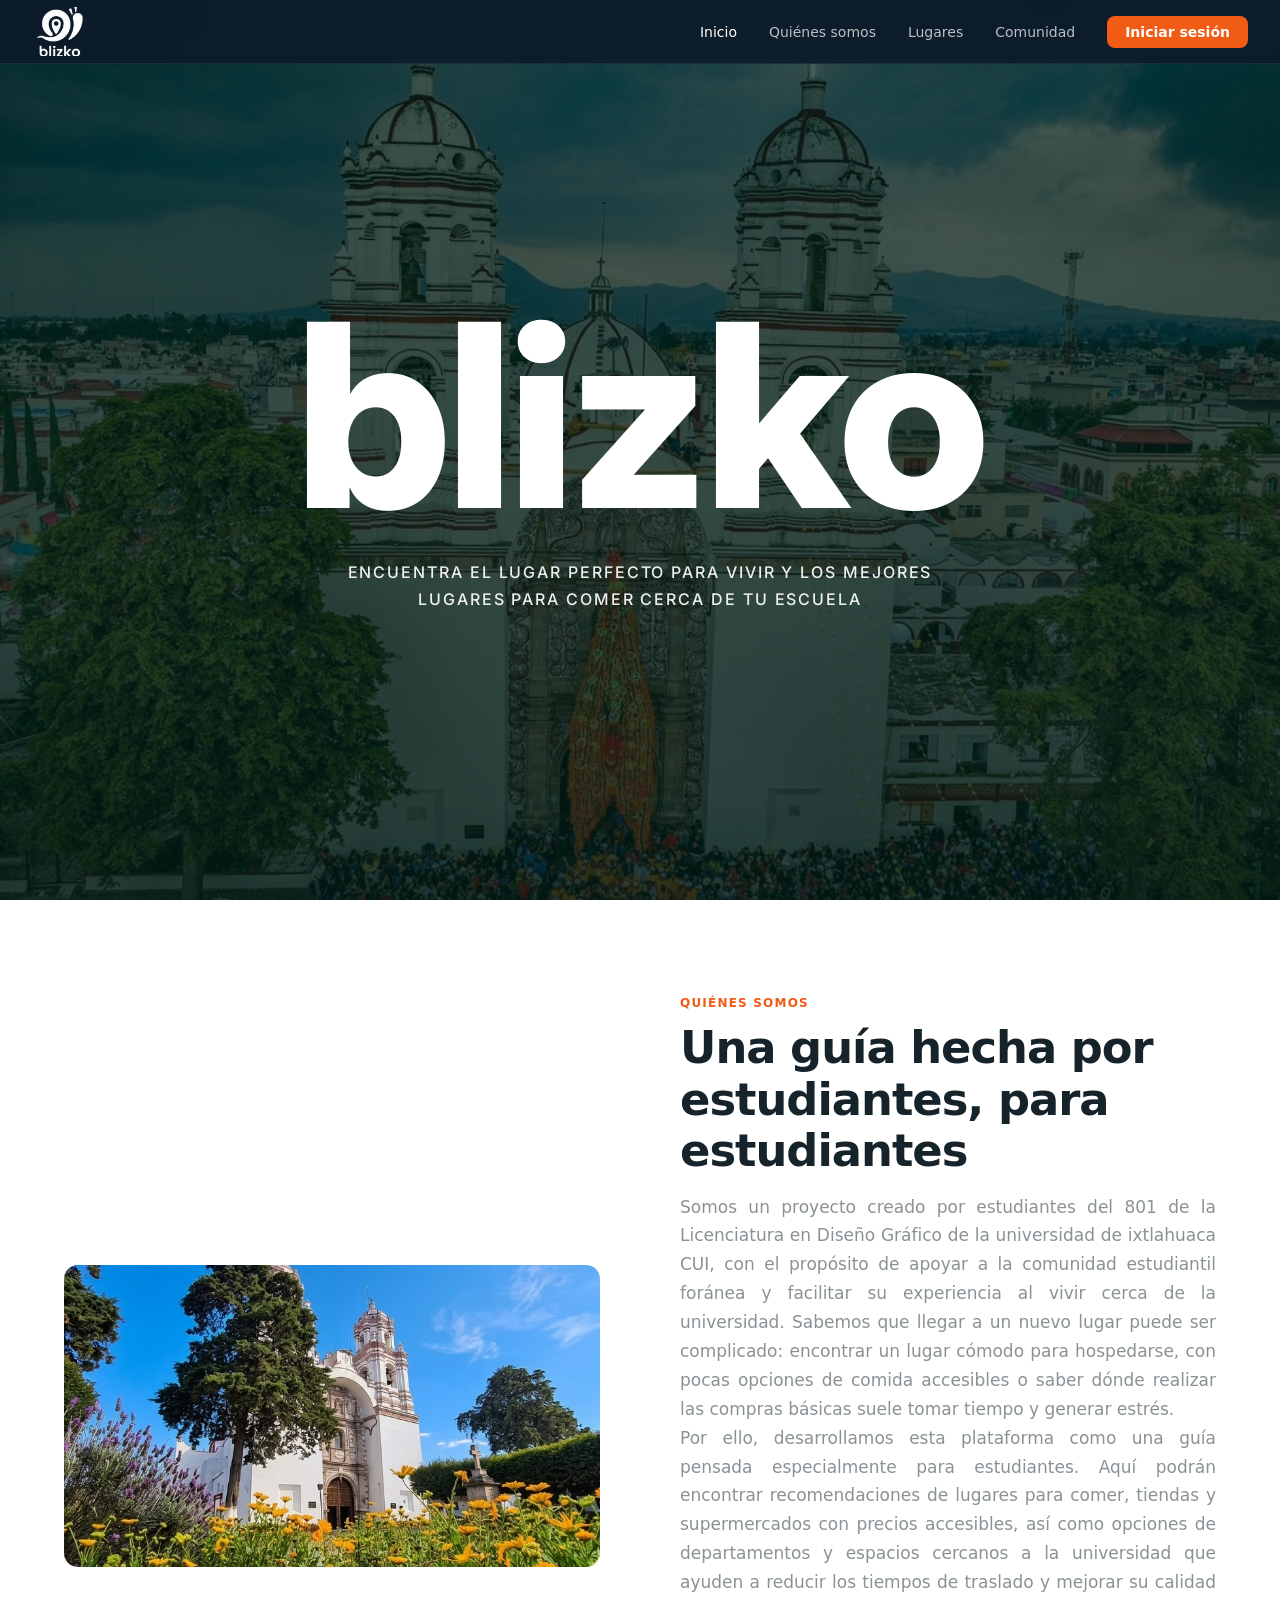
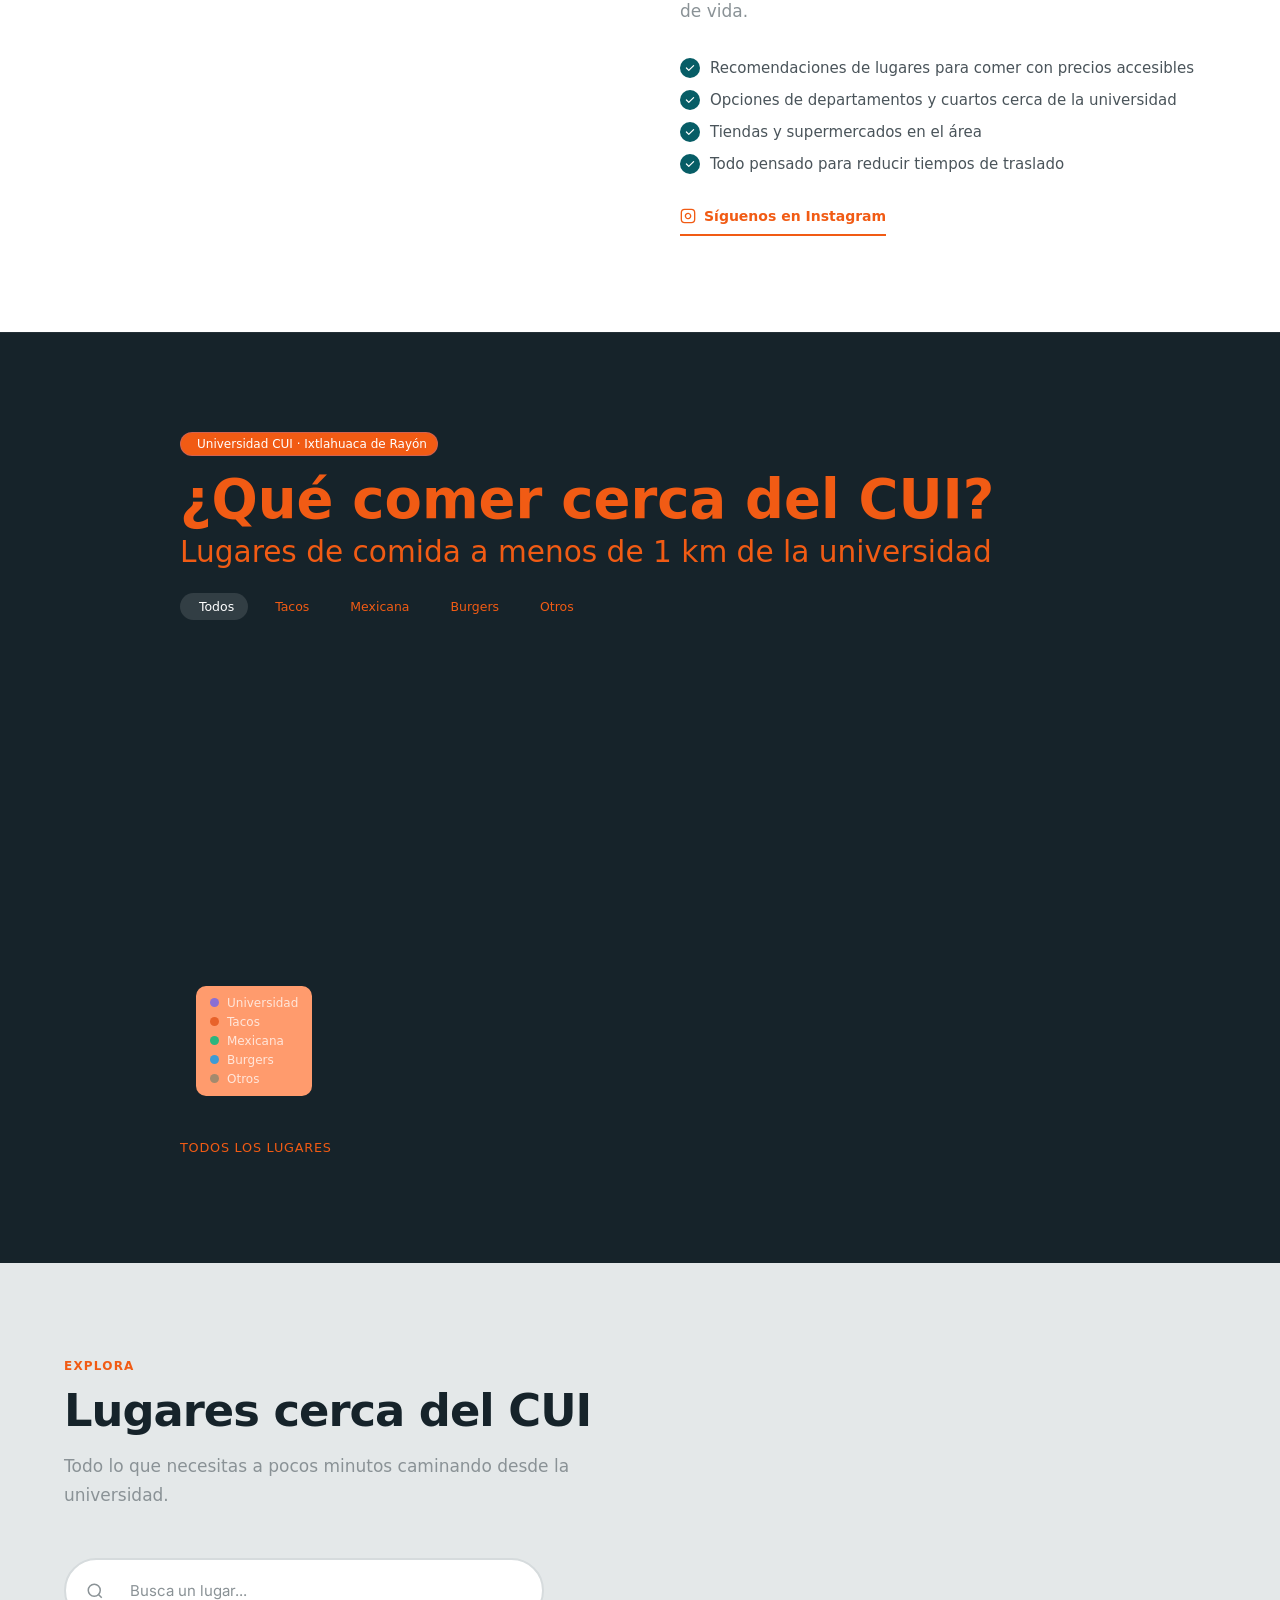
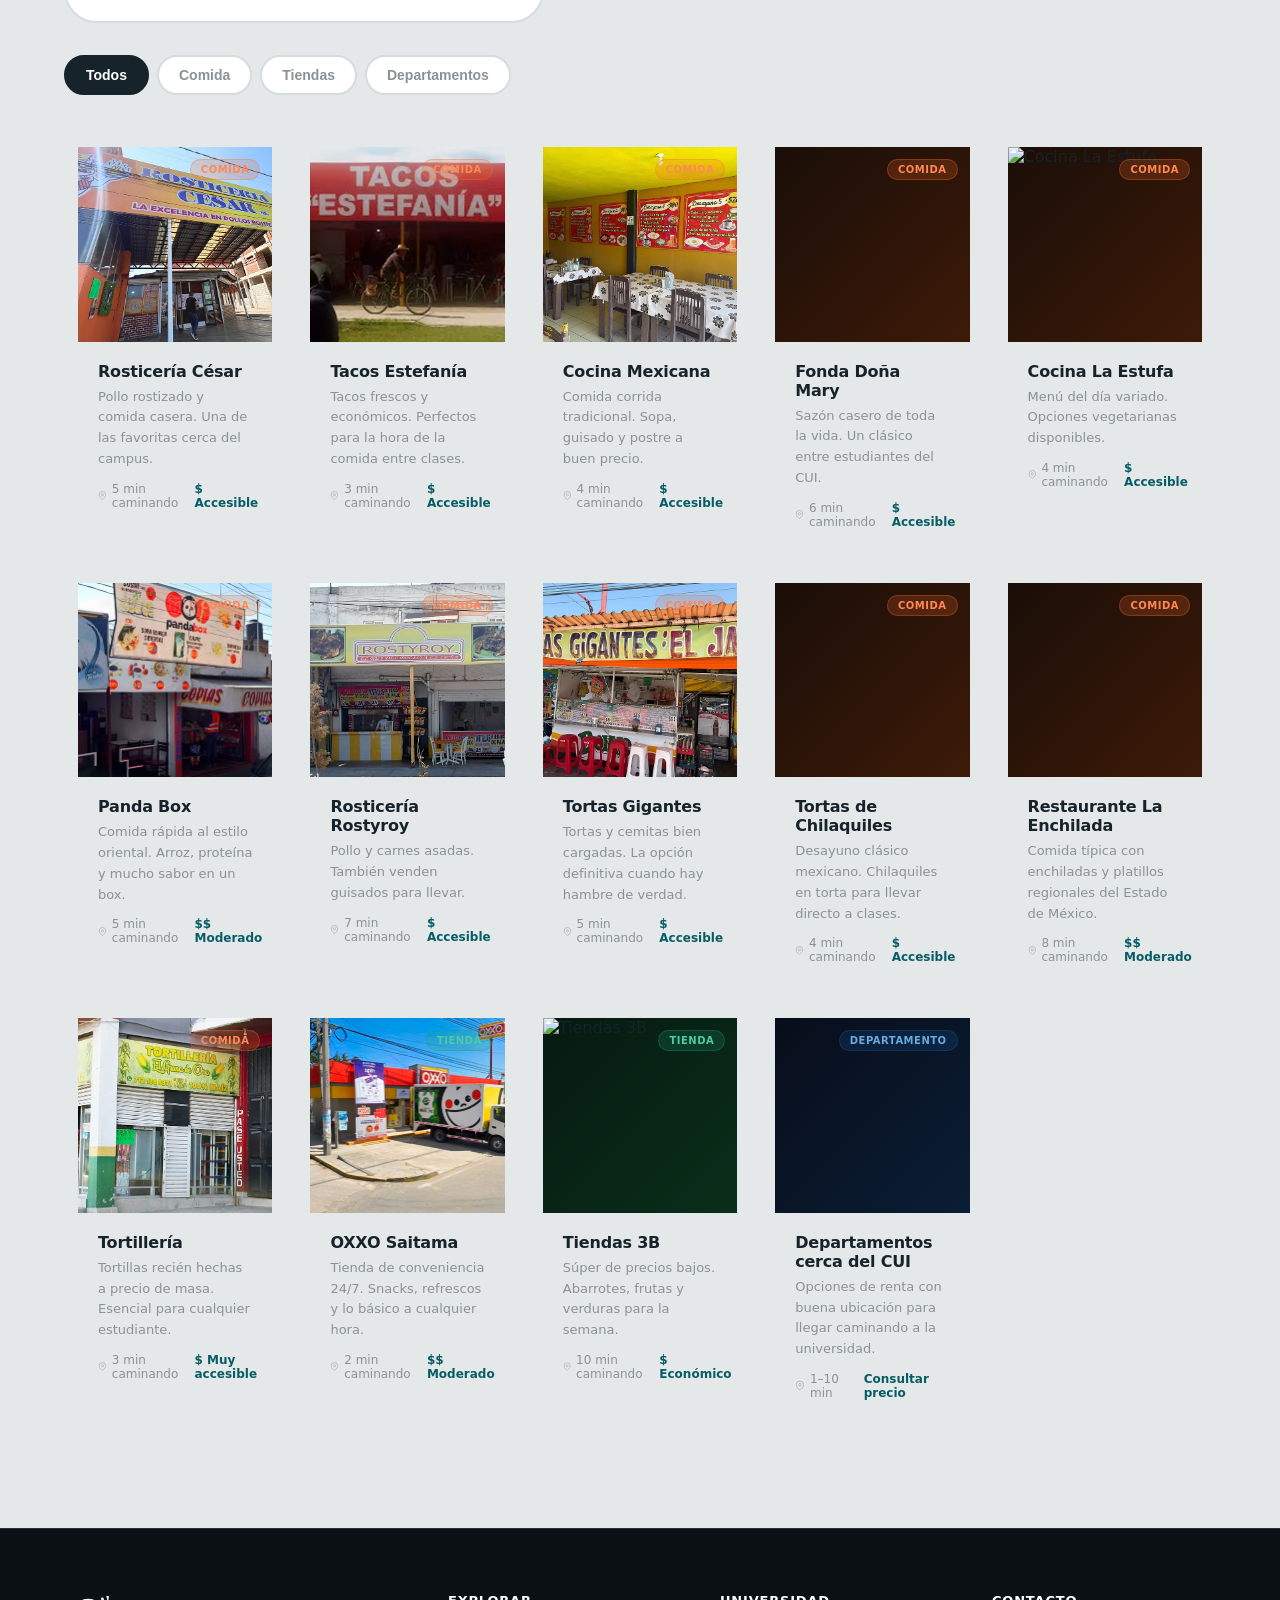
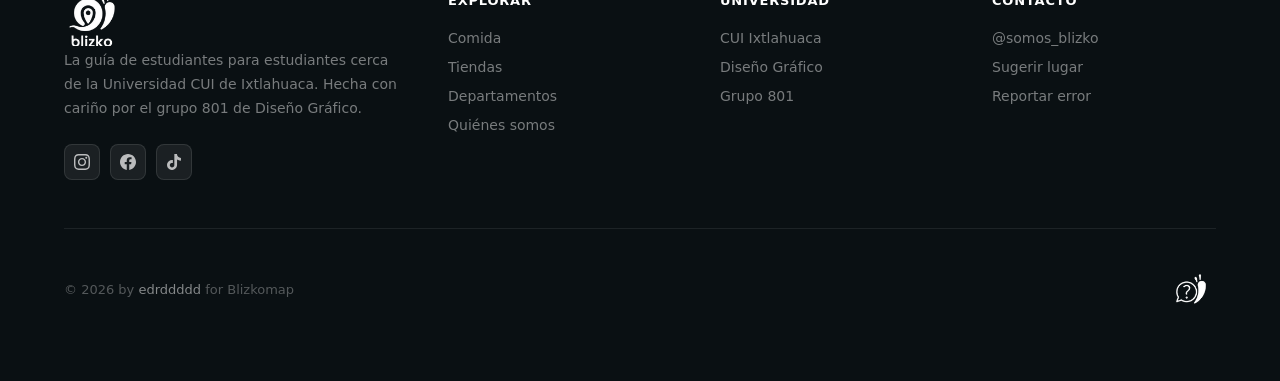
==== index.html @ 0395e299 "15 06 2026" ====
<!DOCTYPE html>
<html lang="es">
<head>
<meta charset="UTF-8">
<meta name="viewport" content="width=device-width, initial-scale=1.0">
<title>Inicio | Blizkomap</title>
<link href="https://fonts.googleapis.com/css2?family=Inter:wght@400;500;600;700;800;900&display=swap" rel="stylesheet">
<style id="shared"></style>
<script src="js/blizko.js"></script>
<script src="js/supabase-db.js"></script>
<link rel="stylesheet" href="css/style.css">
<link rel="stylesheet" href="https://unpkg.com/leaflet@1.9.4/dist/leaflet.css" />
<link rel="stylesheet" href="https://cdn.jsdelivr.net/npm/@tabler/icons-webfont@2.47.0/tabler-icons.min.css" />
<script src="https://unpkg.com/leaflet@1.9.4/dist/leaflet.js"></script>
<link rel="stylesheet" href="https://unpkg.com/leaflet@1.9.4/dist/leaflet.css" />
<link rel="stylesheet" href="https://cdn.jsdelivr.net/npm/@tabler/icons-webfont@2.47.0/tabler-icons.min.css" />
<link rel="stylesheet" href="css/mapa.css" />
</head>
<body>


<div id="headerMount"></div>


<section class="b12-section">
  <picture>
    <source media="(max-width: 768px)" srcset="media/ixlt.jpeg" type="image/avif">
    <source media="(min-width: 769px)" srcset="media/ixlt.jpeg" type="image/avif">
    <img src="media/ixlt.jpeg" alt="Vista de Ixtlahuaca" class="b12">
  </picture>

  <div class="hero-overlay"></div>

  <div class="hero-content">
    <h1 class="hero-titulo">blizko</h1>
    <p class="hero-sub">ENCUENTRA EL LUGAR PERFECTO PARA VIVIR Y LOS MEJORES<br>LUGARES PARA COMER CERCA DE TU ESCUELA</p>
  </div>
</section>

<section class="about" id="about">
  <div class="about-image">
    <img src="media/qns.avif" alt="Equipo de Blizkomap">
  </div>
  <div class="about-content">
    <div class="section-eyebrow">Quiénes somos</div>
    <h2 class="section-title">Una guía hecha por estudiantes, para estudiantes</h2>
    <p class="section-desc">
      Somos un proyecto creado por estudiantes del 801 de la Licenciatura en Diseño Gráfico de la universidad de ixtlahuaca CUI,  con el propósito de apoyar a la comunidad estudiantil foránea y facilitar su experiencia al vivir cerca de la universidad. Sabemos que llegar a un nuevo lugar puede ser complicado: encontrar un lugar cómodo para hospedarse, con pocas opciones de comida accesibles o saber dónde realizar las compras básicas suele tomar tiempo y generar estrés.
<br>
Por ello, desarrollamos esta plataforma como una guía pensada especialmente para estudiantes. Aquí podrán encontrar recomendaciones de lugares para comer, tiendas y supermercados con precios accesibles, así como opciones de departamentos y espacios cercanos a la universidad que ayuden a reducir los tiempos de traslado y mejorar su calidad de vida.
    </p>
    <ul class="about-list">
      <li>Recomendaciones de lugares para comer con precios accesibles</li>
      <li>Opciones de departamentos y cuartos cerca de la universidad</li>
      <li>Tiendas y supermercados en el área</li>
      <li>Todo pensado para reducir tiempos de traslado</li>
    </ul>
    <a href="https://www.instagram.com/somos_blizko/" target="_blank" class="instagram-link">
      <svg width="16" height="16" viewBox="0 0 24 24" fill="none" stroke="currentColor" stroke-width="2"><rect x="2" y="2" width="20" height="20" rx="5" ry="5"/><path d="M16 11.37A4 4 0 1 1 12.63 8 4 4 0 0 1 16 11.37z"/><line x1="17.5" y1="6.5" x2="17.51" y2="6.5"/></svg>
      Síguenos en Instagram
    </a>
  </div>
</section>

 <section class="hero">
<div class="wrapper">

  <div class="header">
    <div class="cui-badge">
      <i class="ti ti-school"></i> Universidad CUI · Ixtlahuaca de Rayón
    </div>
    <h1>¿Qué comer cerca del CUI?</h1>
    <p>Lugares de comida a menos de 1 km de la universidad</p>
  </div>

  <div class="filter-bar">
    <button class="filter-btn active" data-cat="all"><i class="ti ti-layout-grid"></i> Todos</button>
    <button class="filter-btn" data-cat="tacos"><i class="ti ti-tools-kitchen-2"></i> Tacos</button>
    <button class="filter-btn" data-cat="mexicana"><i class="ti ti-salad"></i> Mexicana</button>
    <button class="filter-btn" data-cat="burgers"><i class="ti ti-meat"></i> Burgers</button>
    <button class="filter-btn" data-cat="otros"><i class="ti ti-bowl"></i> Otros</button>
  </div>

  <div class="map-shell">
    <div id="map"></div>
    <div class="map-legend">
      <div class="legend-item"><div class="legend-dot" style="background:#8B6FD4"></div>Universidad</div>
      <div class="legend-item"><div class="legend-dot" style="background:#E8622A"></div>Tacos</div>
      <div class="legend-item"><div class="legend-dot" style="background:#2BB57E"></div>Mexicana</div>
      <div class="legend-item"><div class="legend-dot" style="background:#3E9BD5"></div>Burgers</div>
      <div class="legend-item"><div class="legend-dot" style="background:#a38a6e"></div>Otros</div>
    </div>
  </div>

<p class="cards-title">Todos los lugares</p>
<div class="cards-grid" id="cards"></div>


</div>
 </section>



<section class="places" id="places">
  <div class="section-header">
    <div class="section-header-left">
      <div class="section-eyebrow">Explora</div>
      <h2 class="section-title">Lugares cerca del CUI</h2>
      <p class="section-desc">Todo lo que necesitas a pocos minutos caminando desde la universidad.</p>
    </div>
  </div>

  <div class="search-bar">
    <svg viewBox="0 0 24 24" fill="none" stroke="currentColor" stroke-width="2"><circle cx="11" cy="11" r="8"/><line x1="21" y1="21" x2="16.65" y2="16.65"/></svg>
    <input type="text" placeholder="Busca un lugar..." oninput="filterCards(this.value)" />
  </div>

  <div class="tabs">
    <button class="tab-btn active" onclick="showTab('all', this)">Todos</button>
    <button class="tab-btn" onclick="showTab('food', this)">Comida</button>
    <button class="tab-btn" onclick="showTab('store', this)">Tiendas</button>
    <button class="tab-btn" onclick="showTab('dept', this)">Departamentos</button>
  </div>

  <div class="cards-grid" id="cardsGrid">

    <a href="#" class="place-card" data-cat="food" data-name="rosticería césar">
      <div class="card-image food">
        <img src="media/comida/rosticeria cesar.avif" alt="Rosticería César">
        <span class="card-tag tag-food">Comida</span>
      </div>
      <div class="card-body">
        <div class="card-title">Rosticería César</div>
        <div class="card-desc">Pollo rostizado y comida casera. Una de las favoritas cerca del campus.</div>
        <div class="card-meta">
          <span class="card-dist"><svg viewBox="0 0 24 24" fill="none" stroke="currentColor" stroke-width="2"><path d="M21 10c0 7-9 13-9 13s-9-6-9-13a9 9 0 0 1 18 0z"/><circle cx="12" cy="10" r="3"/></svg>5 min caminando</span>
          <span class="card-price">$ Accesible</span>
        </div>
      </div>
    </a>

    <a href="#" class="place-card" data-cat="food" data-name="tacos estefanía">
      <div class="card-image food">
        <img src="media/comida/tacos fani.avif" alt="Tacos Estefanía">
        <span class="card-tag tag-food">Comida</span>
      </div>
      <div class="card-body">
        <div class="card-title">Tacos Estefanía</div>
        <div class="card-desc">Tacos frescos y económicos. Perfectos para la hora de la comida entre clases.</div>
        <div class="card-meta">
          <span class="card-dist"><svg viewBox="0 0 24 24" fill="none" stroke="currentColor" stroke-width="2"><path d="M21 10c0 7-9 13-9 13s-9-6-9-13a9 9 0 0 1 18 0z"/><circle cx="12" cy="10" r="3"/></svg>3 min caminando</span>
          <span class="card-price">$ Accesible</span>
        </div>
      </div>
    </a>

    <a href="#" class="place-card" data-cat="food" data-name="cocina mexicana">
      <div class="card-image food">
        <img src="media/comida/cocina mexicana.avif" alt="Cocina Mexicana">
        <span class="card-tag tag-food">Comida</span>
      </div>
      <div class="card-body">
        <div class="card-title">Cocina Mexicana</div>
        <div class="card-desc">Comida corrida tradicional. Sopa, guisado y postre a buen precio.</div>
        <div class="card-meta">
          <span class="card-dist"><svg viewBox="0 0 24 24" fill="none" stroke="currentColor" stroke-width="2"><path d="M21 10c0 7-9 13-9 13s-9-6-9-13a9 9 0 0 1 18 0z"/><circle cx="12" cy="10" r="3"/></svg>4 min caminando</span>
          <span class="card-price">$ Accesible</span>
        </div>
      </div>
    </a>

    <a href="#" class="place-card" data-cat="food" data-name="fonda doña mary">
      <div class="card-image food">
        <span class="card-image-icon"></span>
        <span class="card-tag tag-food">Comida</span>
      </div>
      <div class="card-body">
        <div class="card-title">Fonda Doña Mary</div>
        <div class="card-desc">Sazón casero de toda la vida. Un clásico entre estudiantes del CUI.</div>
        <div class="card-meta">
          <span class="card-dist"><svg viewBox="0 0 24 24" fill="none" stroke="currentColor" stroke-width="2"><path d="M21 10c0 7-9 13-9 13s-9-6-9-13a9 9 0 0 1 18 0z"/><circle cx="12" cy="10" r="3"/></svg>6 min caminando</span>
          <span class="card-price">$ Accesible</span>
        </div>
      </div>
    </a>

    <a href="#" class="place-card" data-cat="food" data-name="cocina la estufa">
      <div class="card-image food">
        <IMG src="media/comida/la cosina.jpg" alt="Cocina La Estufa">
        <span class="card-tag tag-food">Comida</span>
      </div>
      <div class="card-body">
        <div class="card-title">Cocina La Estufa</div>
        <div class="card-desc">Menú del día variado. Opciones vegetarianas disponibles.</div>
        <div class="card-meta">
          <span class="card-dist"><svg viewBox="0 0 24 24" fill="none" stroke="currentColor" stroke-width="2"><path d="M21 10c0 7-9 13-9 13s-9-6-9-13a9 9 0 0 1 18 0z"/><circle cx="12" cy="10" r="3"/></svg>4 min caminando</span>
          <span class="card-price">$ Accesible</span>
        </div>
      </div>
    </a>

    <a href="#" class="place-card" data-cat="food" data-name="panda box">
      <div class="card-image food">
        <img src="media/comida/PandaBox.jpg" alt="Panda Box">
        <span class="card-tag tag-food">Comida</span>
      </div>
      <div class="card-body">
        <div class="card-title">Panda Box</div>
        <div class="card-desc">Comida rápida al estilo oriental. Arroz, proteína y mucho sabor en un box.</div>
        <div class="card-meta">
          <span class="card-dist"><svg viewBox="0 0 24 24" fill="none" stroke="currentColor" stroke-width="2"><path d="M21 10c0 7-9 13-9 13s-9-6-9-13a9 9 0 0 1 18 0z"/><circle cx="12" cy="10" r="3"/></svg>5 min caminando</span>
          <span class="card-price">$$ Moderado</span>
        </div>
      </div>
    </a>

    <a href="#" class="place-card" data-cat="food" data-name="rosticería rostyroy">
      <div class="card-image food">
        <img src="media/comida/Rosticeria Rostyroy.avif" alt="Rosticería Rostyroy">
        <span class="card-tag tag-food">Comida</span>
      </div>
      <div class="card-body">
        <div class="card-title">Rosticería Rostyroy</div>
        <div class="card-desc">Pollo y carnes asadas. También venden guisados para llevar.</div>
        <div class="card-meta">
          <span class="card-dist"><svg viewBox="0 0 24 24" fill="none" stroke="currentColor" stroke-width="2"><path d="M21 10c0 7-9 13-9 13s-9-6-9-13a9 9 0 0 1 18 0z"/><circle cx="12" cy="10" r="3"/></svg>7 min caminando</span>
          <span class="card-price">$ Accesible</span>
        </div>
      </div>
    </a>

    <a href="#" class="place-card" data-cat="food" data-name="tortas gigantes">
      <div class="card-image food">
        <img src="media/comida/Tortas GIGANTES.avif" alt="Tortas Gigantes">
        <span class="card-tag tag-food">Comida</span>
      </div>
      <div class="card-body">
        <div class="card-title">Tortas Gigantes</div>
        <div class="card-desc">Tortas y cemitas bien cargadas. La opción definitiva cuando hay hambre de verdad.</div>
        <div class="card-meta">
          <span class="card-dist"><svg viewBox="0 0 24 24" fill="none" stroke="currentColor" stroke-width="2"><path d="M21 10c0 7-9 13-9 13s-9-6-9-13a9 9 0 0 1 18 0z"/><circle cx="12" cy="10" r="3"/></svg>5 min caminando</span>
          <span class="card-price">$ Accesible</span>
        </div>
      </div>
    </a>

    <a href="#" class="place-card" data-cat="food" data-name="tortas de chilaquiles">
      <div class="card-image food">
        <span class="card-image-icon"></span>
        <span class="card-tag tag-food">Comida</span>
      </div>
      <div class="card-body">
        <div class="card-title">Tortas de Chilaquiles</div>
        <div class="card-desc">Desayuno clásico mexicano. Chilaquiles en torta para llevar directo a clases.</div>
        <div class="card-meta">
          <span class="card-dist"><svg viewBox="0 0 24 24" fill="none" stroke="currentColor" stroke-width="2"><path d="M21 10c0 7-9 13-9 13s-9-6-9-13a9 9 0 0 1 18 0z"/><circle cx="12" cy="10" r="3"/></svg>4 min caminando</span>
          <span class="card-price">$ Accesible</span>
        </div>
      </div>
    </a>

    <a href="#" class="place-card" data-cat="food" data-name="restaurante la enchilada">
      <div class="card-image food">
        <span class="card-image-icon"></span>
        <span class="card-tag tag-food">Comida</span>
      </div>
      <div class="card-body">
        <div class="card-title">Restaurante La Enchilada</div>
        <div class="card-desc">Comida típica con enchiladas y platillos regionales del Estado de México.</div>
        <div class="card-meta">
          <span class="card-dist"><svg viewBox="0 0 24 24" fill="none" stroke="currentColor" stroke-width="2"><path d="M21 10c0 7-9 13-9 13s-9-6-9-13a9 9 0 0 1 18 0z"/><circle cx="12" cy="10" r="3"/></svg>8 min caminando</span>
          <span class="card-price">$$ Moderado</span>
        </div>
      </div>
    </a>

    <a href="#" class="place-card" data-cat="food" data-name="tortillería">
      <div class="card-image food">
        <img src="media/comida/tortilleria.avif" alt="Tortillería">
        <span class="card-tag tag-food">Comida</span>
      </div>
      <div class="card-body">
        <div class="card-title">Tortillería</div>
        <div class="card-desc">Tortillas recién hechas a precio de masa. Esencial para cualquier estudiante.</div>
        <div class="card-meta">
          <span class="card-dist"><svg viewBox="0 0 24 24" fill="none" stroke="currentColor" stroke-width="2"><path d="M21 10c0 7-9 13-9 13s-9-6-9-13a9 9 0 0 1 18 0z"/><circle cx="12" cy="10" r="3"/></svg>3 min caminando</span>
          <span class="card-price">$ Muy accesible</span>
        </div>
      </div>
    </a>

    <a href="#" class="place-card" data-cat="store" data-name="oxxo saitama tienda">
      <div class="card-image store">
        <img src="media/tiendas/Oxxo saitama.jpg" alt="OXXO Saitama">
        <span class="card-tag tag-store">Tienda</span>
      </div>
      <div class="card-body">
        <div class="card-title">OXXO Saitama</div>
        <div class="card-desc">Tienda de conveniencia 24/7. Snacks, refrescos y lo básico a cualquier hora.</div>
        <div class="card-meta">
          <span class="card-dist"><svg viewBox="0 0 24 24" fill="none" stroke="currentColor" stroke-width="2"><path d="M21 10c0 7-9 13-9 13s-9-6-9-13a9 9 0 0 1 18 0z"/><circle cx="12" cy="10" r="3"/></svg>2 min caminando</span>
          <span class="card-price">$$ Moderado</span>
        </div>
      </div>
    </a>

    <a href="#" class="place-card" data-cat="store" data-name="tiendas 3b supermercado">
      <div class="card-image store">
        <img src="media/tiendas/3b.jpg" alt="Tiendas 3B">
        <span class="card-tag tag-store">Tienda</span>
      </div>
      <div class="card-body">
        <div class="card-title">Tiendas 3B</div>
        <div class="card-desc">Súper de precios bajos. Abarrotes, frutas y verduras para la semana.</div>
        <div class="card-meta">
          <span class="card-dist"><svg viewBox="0 0 24 24" fill="none" stroke="currentColor" stroke-width="2"><path d="M21 10c0 7-9 13-9 13s-9-6-9-13a9 9 0 0 1 18 0z"/><circle cx="12" cy="10" r="3"/></svg>10 min caminando</span>
          <span class="card-price">$ Económico</span>
        </div>
      </div>
    </a>

    <a href="#" class="place-card" data-cat="dept" data-name="departamentos renta habitaciones">
      <div class="card-image dept">
        
        <span class="card-tag tag-dept">Departamento</span>
      </div>
      <div class="card-body">
        <div class="card-title">Departamentos cerca del CUI</div>
        <div class="card-desc">Opciones de renta con buena ubicación para llegar caminando a la universidad.</div>
        <div class="card-meta">
          <span class="card-dist"><svg viewBox="0 0 24 24" fill="none" stroke="currentColor" stroke-width="2"><path d="M21 10c0 7-9 13-9 13s-9-6-9-13a9 9 0 0 1 18 0z"/><circle cx="12" cy="10" r="3"/></svg>1–10 min</span>
          <span class="card-price">Consultar precio</span>
        </div>
      </div>
    </a>

  </div>

  <div id="noResults" style="display:none; text-align:center; padding: 3rem; color: var(--gray-500);">
    <p style="font-size: 2rem; margin-bottom: 1rem;">🔍</p>
    <p style="font-size: 16px; font-weight: 600;">Sin resultados para esa búsqueda</p>
    <p style="font-size: 14px; margin-top: 6px;">Intenta con otro nombre o categoría</p>
  </div>
</section>

<footer>
  <div class="footer-grid">
    <div class="footer-brand">
    <div class="logo-mark"><img src="media/BLIZCO LOGO BLANCO.avif"></div>
      <p>La guía de estudiantes para estudiantes cerca de la Universidad CUI de Ixtlahuaca. Hecha con cariño por el grupo 801 de Diseño Gráfico.</p>
      <div class="social-links">
        <a href="https://www.instagram.com/somos_blizko/" target="_blank" class="social-link" aria-label="Instagram">
          <svg viewBox="0 0 24 24"><path d="M12 2.163c3.204 0 3.584.012 4.85.07 3.252.148 4.771 1.691 4.919 4.919.058 1.265.069 1.645.069 4.849 0 3.205-.012 3.584-.069 4.849-.149 3.225-1.664 4.771-4.919 4.919-1.266.058-1.644.07-4.85.07-3.204 0-3.584-.012-4.849-.07-3.26-.149-4.771-1.699-4.919-4.92-.058-1.265-.07-1.644-.07-4.849 0-3.204.013-3.583.07-4.849.149-3.227 1.664-4.771 4.919-4.919 1.266-.057 1.645-.069 4.849-.069zm0-2.163c-3.259 0-3.667.014-4.947.072-4.358.2-6.78 2.618-6.98 6.98-.059 1.281-.073 1.689-.073 4.948 0 3.259.014 3.668.072 4.948.2 4.358 2.618 6.78 6.98 6.98 1.281.058 1.689.072 4.948.072 3.259 0 3.668-.014 4.948-.072 4.354-.2 6.782-2.618 6.979-6.98.059-1.28.073-1.689.073-4.948 0-3.259-.014-3.667-.072-4.947-.196-4.354-2.617-6.78-6.979-6.98-1.281-.059-1.69-.073-4.949-.073zm0 5.838c-3.403 0-6.162 2.759-6.162 6.162s2.759 6.163 6.162 6.163 6.162-2.759 6.162-6.163c0-3.403-2.759-6.162-6.162-6.162zm0 10.162c-2.209 0-4-1.79-4-4 0-2.209 1.791-4 4-4s4 1.791 4 4c0 2.21-1.791 4-4 4zm6.406-11.845c-.796 0-1.441.645-1.441 1.44s.645 1.44 1.441 1.44c.795 0 1.439-.645 1.439-1.44s-.644-1.44-1.439-1.44z"/></svg>
        </a>
        <a href="#" target="_blank" class="social-link" aria-label="Facebook">
          <svg viewBox="0 0 24 24"><path d="M24 12.073c0-6.627-5.373-12-12-12s-12 5.373-12 12c0 5.99 4.388 10.954 10.125 11.854v-8.385H7.078v-3.47h3.047V9.43c0-3.007 1.792-4.669 4.533-4.669 1.312 0 2.686.235 2.686.235v2.953H15.83c-1.491 0-1.956.925-1.956 1.874v2.25h3.328l-.532 3.47h-2.796v8.385C19.612 23.027 24 18.062 24 12.073z"/></svg>
        </a>
        <a href="#" target="_blank" class="social-link" aria-label="TikTok">
          <svg viewBox="0 0 24 24"><path d="M12.525.02c1.31-.02 2.61-.01 3.91-.02.08 1.53.63 3.09 1.75 4.17 1.12 1.11 2.7 1.62 4.24 1.79v4.03c-1.44-.05-2.89-.35-4.2-.97-.57-.26-1.1-.59-1.62-.93-.01 2.92.01 5.84-.02 8.75-.08 1.4-.54 2.79-1.35 3.94-1.31 1.92-3.58 3.17-5.91 3.21-1.43.08-2.86-.31-4.08-1.03-2.02-1.19-3.44-3.37-3.65-5.71-.02-.5-.03-1-.01-1.49.18-1.9 1.12-3.72 2.58-4.96 1.66-1.44 3.98-2.13 6.15-1.72.02 1.48-.04 2.96-.04 4.44-.99-.32-2.15-.23-3.02.37-.63.41-1.11 1.04-1.36 1.75-.21.51-.15 1.07-.14 1.61.24 1.64 1.82 3.02 3.5 2.87 1.12-.01 2.19-.66 2.77-1.61.19-.33.4-.67.41-1.06.1-1.79.06-3.57.07-5.36.01-4.03-.01-8.05.02-12.07z"/></svg>
        </a>
      </div>
    </div>

    <div class="footer-col">
      <h4>Explorar</h4>
      <ul>
        <li><a href="#places">Comida</a></li>
        <li><a href="#places">Tiendas</a></li>
        <li><a href="#apartments">Departamentos</a></li>
        <li><a href="#about">Quiénes somos</a></li>
      </ul>
    </div>

    <div class="footer-col">
      <h4>Universidad</h4>
      <ul>
        <li><a href="#">CUI Ixtlahuaca</a></li>
        <li><a href="#">Diseño Gráfico</a></li>
        <li><a href="#">Grupo 801</a></li>
      </ul>
    </div>

    <div class="footer-col">
      <h4>Contacto</h4>
      <ul>
        <li><a href="https://www.instagram.com/somos_blizko/" target="_blank">@somos_blizko</a></li>
        <li><a href="#">Sugerir lugar</a></li>
        <li><a href="#">Reportar error</a></li>
      </ul>
    </div>
  </div>

  <div class="footer-bottom">
    <p>© 2026 by <a href="https://edrddddd.online/" target="_blank">edrddddd</a> for Blizkomap</p>
    <div class="logo-mark"><img src="media/preguntablizco.avif"></div>
  </div>
</footer>
<script src="https://unpkg.com/leaflet@1.9.4/dist/leaflet.js"></script>
<script src="js/mapa.js"></script>
<script src="js/negocio-modal.js"></script>
<script>
  
  document.getElementById('shared').textContent = SHARED_CSS;
  document.getElementById('headerMount').innerHTML = renderHeader('home');

  function showTab(cat, btn) {
    document.querySelectorAll('.tab-btn').forEach(b => b.classList.remove('active'));
    btn.classList.add('active');
    const cards = document.querySelectorAll('.place-card');
    let visible = 0;
    cards.forEach(card => {
      const show = cat === 'all' || card.dataset.cat === cat;
      card.style.display = show ? 'block' : 'none';
      if (show) visible++;
    });
    document.getElementById('noResults').style.display = visible === 0 ? 'block' : 'none';
  
    document.querySelector('.search-bar input').value = '';
  }

  function filterCards(query) {
    const q = query.toLowerCase().trim();
    const cards = document.querySelectorAll('.place-card');
  
    document.querySelectorAll('.tab-btn').forEach(b => b.classList.remove('active'));
    document.querySelector('.tab-btn').classList.add('active');
    let visible = 0;
    cards.forEach(card => {
      const name = card.dataset.name || '';
      const show = q === '' || name.includes(q);
      card.style.display = show ? 'block' : 'none';
      if (show) visible++;
    });
    document.getElementById('noResults').style.display = visible === 0 ? 'block' : 'none';
  }

  
  document.querySelectorAll('a[href^="#"]').forEach(a => {
    a.addEventListener('click', e => {
      const target = document.querySelector(a.getAttribute('href'));
      if (target) {
        e.preventDefault();
        const top = target.getBoundingClientRect().top + window.scrollY - 72;
        window.scrollTo({ top, behavior: 'smooth' });
      }
    });
  });
</script>
</body>
</html>
---- css/style.css ----
*, *::before, *::after { box-sizing: border-box; margin: 0; padding: 0; }

:root {
    --navy: #16232A;          
    --navy-light: #075D66;    
    --orange: #F15B14;        
    --orange-dark: #D94F10;   
    --cream: #E4E8E9;
    --white: #FFFFFF;
    --gray-100: #F4F6F7;
    --gray-300: #D6DBDD;
    --gray-500: #8A9296;
    --gray-700: #4A545A;
    --green: #075D66;
    --blue: #16232A;
    --amber: #F15B14;
}

  html { scroll-behavior: smooth; }

  body {
    font-family: var(--font);
    background: var(--cream);
    color: var(--navy);
    overflow-x: hidden;
  }

  header {
  position: fixed;
  top: 0; left: 0; right: 0;
  z-index: 100;
  background-color: rgba(13,27,42,0.92);
  background-image: url('../media/f.png');
  background-size: cover;
  background-position: center;
  background-repeat: no-repeat;
  backdrop-filter: blur(14px);
  border-bottom: 1px solid rgba(255,255,255,0.08);
  padding: 0 2rem;
  height: 64px;
  display: flex;
  align-items: center;
  justify-content: space-between;
  }

  .logo {
    display: flex;
    align-items: center;
    gap: 10px;
    text-decoration: none;
  }

  .logo-mark {
    width: 56px;
    height: 56px;
    border-radius: 8px;
    display: flex;
    align-items: center;
    justify-content: center;
    font-weight: 900;
    font-size: 16px;
    color: white;
    letter-spacing: -0.5px;
  }
  .logo-mark img {
  width: 100%;
  height: 100%;
  object-fit: contain;
  border-radius: 8px;
}

  .logo-text {
    font-weight: 700;
    font-size: 18px;
    color: white;
    letter-spacing: -0.3px;
  }

  nav {
    display: flex;
    align-items: center;
    gap: 2rem;
  }

  nav a {
    color: rgba(255,255,255,0.72);
    text-decoration: none;
    font-size: 14px;
    font-weight: 500;
    transition: color 0.2s;
  }

  nav a:hover { color: white; }

  .nav-cta {
    background: var(--orange);
    color: white !important;
    padding: 8px 18px;
    border-radius: 8px;
    font-weight: 600 !important;
    transition: background 0.2s !important;
  }

  .nav-cta:hover { background: var(--orange-dark) !important; }

  .hamburger {
    display: none;
    flex-direction: column;
    gap: 5px;
    cursor: pointer;
    padding: 4px;
  }

  .hamburger span {
    display: block;
    width: 22px;
    height: 2px;
    background: white;
    border-radius: 2px;
    transition: 0.3s;
  }

  section {
    padding: 6rem 4rem;
  }

  .section-eyebrow {
    font-size: 12px;
    font-weight: 700;
    letter-spacing: 1.2px;
    text-transform: uppercase;
    color: var(--orange);
    margin-bottom: 0.75rem;
  }

  .section-title {
    font-size: clamp(1.8rem, 3.5vw, 2.8rem);
    font-weight: 800;
    color: var(--navy);
    letter-spacing: -1px;
    line-height: 1.15;
    margin-bottom: 1rem;
  }

  .section-desc {
    font-size: 17px;
    color: var(--gray-500);
    line-height: 1.7;
    max-width: 580px;
  }

  .section-header {
    display: flex;
    justify-content: space-between;
    align-items: flex-end;
    margin-bottom: 3rem;
    flex-wrap: wrap;
    gap: 1rem;
  }

  .section-header-left { max-width: 560px; }

  .about {
    background: white;
    display: grid;
    grid-template-columns: 1fr 1fr;
    gap: 5rem;
    align-items: center;
    
  }

.about-image {
  border-radius: var(--radius);
  width: 100%;
  max-width: 900px;
  aspect-ratio: 16/9;
  overflow: hidden;
}

.about-image img {
  width: 100%;
  height: 100%;
  object-fit: cover;
  display: block;
}


  .about-icon-big {
    width: 80px;
    height: 80px;
    background: var(--orange);
    border-radius: 20px;
    display: flex;
    align-items: center;
    justify-content: center;
  }

  .about-icon-big svg {
    width: 40px;
    height: 40px;
    color: white;
  }

  .about-uni-label {
    font-size: 14px;
    color: rgba(255,255,255,0.5);
    font-weight: 500;
  }

  .about-uni-name {
    font-size: 20px;
    color: white;
    font-weight: 700;
    letter-spacing: -0.3px;
  }

  .about-badges {
    display: flex;
    gap: 8px;
    flex-wrap: wrap;
    justify-content: center;
    margin-top: 8px;
  }

  .badge {
    background: rgba(255,107,43,0.15);
    color: #FF9060;
    font-size: 11px;
    font-weight: 600;
    padding: 5px 12px;
    border-radius: 100px;
    border: 1px solid rgba(255,107,43,0.25);
  }

  .about-content .section-desc {
    margin-bottom: 2rem;
    text-align: justify;
  }

  .about-list {
    list-style: none;
    display: flex;
    flex-direction: column;
    gap: 12px;
  }

  .about-list li {
    display: flex;
    align-items: center;
    gap: 10px;
    font-size: 15px;
    color: var(--gray-700);
    font-weight: 500;

  }

  .about-list li::before {
    content: '';
    width: 20px;
    height: 20px;
    background: var(--green);
    border-radius: 50%;
    flex-shrink: 0;
    background-image: url("data:image/svg+xml,%3Csvg xmlns='http://www.w3.org/2000/svg' viewBox='0 0 20 20' fill='white'%3E%3Cpath fill-rule='evenodd' d='M16.707 5.293a1 1 0 010 1.414l-8 8a1 1 0 01-1.414 0l-4-4a1 1 0 011.414-1.414L8 12.586l7.293-7.293a1 1 0 011.414 0z' clip-rule='evenodd'/%3E%3C/svg%3E");
    background-size: 12px;
    background-repeat: no-repeat;
    background-position: center;
  }

  .instagram-link {
    display: inline-flex;
    align-items: center;
    gap: 8px;
    color: var(--orange);
    font-size: 14px;
    font-weight: 600;
    text-decoration: none;
    margin-top: 1.5rem;
    padding: 10px 0;
    border-bottom: 2px solid var(--orange);
    transition: opacity 0.2s;
  }

  .instagram-link:hover { opacity: 0.75; }

  .places {
    background: var(--cream);
  }

  .tabs {
    display: flex;
    gap: 8px;
    margin-bottom: 2.5rem;
    flex-wrap: wrap;
  }

  .tab-btn {
    padding: 10px 20px;
    border-radius: 100px;
    font-size: 14px;
    font-weight: 600;
    cursor: pointer;
    border: 2px solid transparent;
    transition: all 0.2s;
    background: white;
    color: var(--gray-500);
    border-color: var(--gray-300);
  }

  .tab-btn:hover {
    border-color: var(--navy);
    color: var(--navy);
  }

  .tab-btn.active {
    background: var(--navy);
    color: white;
    border-color: var(--navy);
  }

  .cards-grid {
    display: grid;
    grid-template-columns: repeat(auto-fill, minmax(280px, 1fr));
    gap: 1.5rem;
  }

  .place-card {
    background: white;
    border-radius: var(--radius);
    overflow: hidden;
    border: 1px solid var(--gray-300);
    transition: transform 0.2s, box-shadow 0.2s;
    text-decoration: none;
    color: inherit;
    display: block;
  }

  .place-card:hover {
    transform: translateY(-4px);
    box-shadow: 0 16px 40px rgba(13,27,42,0.12);
  }

.card-image {
    width: 100%;
    aspect-ratio: 1 / 1; 
    overflow: hidden;
    position: relative;
}

.card-image img {
    width: 100%;
    height: 100%;
    object-fit: cover;
    display: block;
}

  .card-image.food { background: linear-gradient(135deg, #1A0E08, #3D1A08); }
  .card-image.dept { background: linear-gradient(135deg, #080D1A, #0A1E35); }
  .card-image.store { background: linear-gradient(135deg, #061A10, #0A2E1A); }

  .card-image-icon {
    font-size: 3.5rem;
    filter: drop-shadow(0 4px 12px rgba(0,0,0,0.3));
  }

  .card-tag {
    position: absolute;
    top: 12px;
    right: 12px;
    font-size: 10px;
    font-weight: 700;
    letter-spacing: 0.5px;
    padding: 4px 10px;
    border-radius: 100px;
    text-transform: uppercase;
  }

  .tag-food { background: rgba(255,107,43,0.2); color: #FF8855; border: 1px solid rgba(255,107,43,0.3); }
  .tag-dept { background: rgba(24,95,165,0.2); color: #6AAADE; border: 1px solid rgba(24,95,165,0.3); }
  .tag-store { background: rgba(29,158,117,0.2); color: #4DCAA5; border: 1px solid rgba(29,158,117,0.3); }

  .card-body {
    padding: 1.25rem;
  }

  .card-title {
    font-size: 16px;
    font-weight: 700;
    color: var(--navy);
    margin-bottom: 6px;
    letter-spacing: -0.2px;
  }

  .card-desc {
    font-size: 13px;
    color: var(--gray-500);
    line-height: 1.6;
    margin-bottom: 12px;
  }

  .card-meta {
    display: flex;
    align-items: center;
    gap: 12px;
  }

  .card-dist {
    display: flex;
    align-items: center;
    gap: 5px;
    font-size: 12px;
    color: var(--gray-500);
    font-weight: 500;
  }

  .card-dist svg {
    width: 13px;
    height: 13px;
    opacity: 0.6;
  }

  .card-price {
    font-size: 12px;
    font-weight: 700;
    color: var(--green);
  }

  .apartments {
    background: var(--navy);
  }

  .apartments .section-title { color: white; }
  .apartments .section-eyebrow { color: var(--orange); }
  .apartments .section-desc { color: rgba(255,255,255,0.55); }

  .dept-grid {
    display: grid;
    grid-template-columns: repeat(3, 1fr);
    gap: 1.5rem;
  }

  .dept-card {
    background: var(--navy-light);
    border: 1px solid rgba(255,255,255,0.08);
    border-radius: var(--radius);
    padding: 1.75rem;
    transition: border-color 0.2s, transform 0.2s;
    text-decoration: none;
    color: inherit;
    display: block;
  }

  .dept-card:hover {
    border-color: rgba(255,107,43,0.4);
    transform: translateY(-3px);
  }

  .dept-icon {
    width: 48px;
    height: 48px;
    border-radius: 12px;
    background: rgba(255,107,43,0.15);
    border: 1px solid rgba(255,107,43,0.2);
    display: flex;
    align-items: center;
    justify-content: center;
    margin-bottom: 1.25rem;
    font-size: 1.5rem;
  }

  .dept-card-title {
    font-size: 17px;
    font-weight: 700;
    color: white;
    margin-bottom: 8px;
    letter-spacing: -0.2px;
  }

  .dept-card-desc {
    font-size: 13px;
    color: rgba(255,255,255,0.5);
    line-height: 1.6;
    margin-bottom: 1.25rem;
  }

  .dept-card-footer {
    display: flex;
    align-items: center;
    justify-content: space-between;
  }

  .dept-price {
    font-size: 15px;
    font-weight: 800;
    color: white;
    letter-spacing: -0.3px;
  }

  .dept-price span {
    font-size: 12px;
    color: rgba(255,255,255,0.45);
    font-weight: 400;
  }

  .dept-link {
    font-size: 13px;
    color: var(--orange);
    font-weight: 600;
    display: flex;
    align-items: center;
    gap: 4px;
  }


  .cta-banner {
    background: var(--orange);
    padding: 4rem;
    text-align: center;
  }

  .cta-banner h2 {
    font-size: clamp(1.8rem, 3vw, 2.8rem);
    font-weight: 900;
    color: white;
    letter-spacing: -1px;
    margin-bottom: 1rem;
  }

  .cta-banner p {
    font-size: 17px;
    color: rgba(255,255,255,0.8);
    margin-bottom: 2rem;
  }

  .btn-white {
    background: white;
    color: var(--orange);
    padding: 14px 32px;
    border-radius: 10px;
    font-weight: 700;
    font-size: 15px;
    text-decoration: none;
    display: inline-block;
    transition: transform 0.15s;
  }

  .btn-white:hover { transform: scale(1.03); }

footer {
  background-color: var(--navy);
  background-image: url('../media/f.png');
  background-size: cover;
  background-position: center;
  background-repeat: no-repeat;
  padding: 4rem;
  border-top: 1px solid rgba(255,255,255,0.06);
  position: relative;
}

footer::before {
  content: '';
  position: absolute;
  inset: 0;
  background: rgba(0, 0, 0, 0.55);
  z-index: 0;
}

footer > * {
  position: relative;
  z-index: 1;
}

  .footer-grid {
    display: grid;
    grid-template-columns: 1.5fr 1fr 1fr 1fr;
    gap: 3rem;
    margin-bottom: 3rem;
  }

  .footer-brand .logo-text {
    display: block;
    margin-bottom: 1rem;
  }

  .footer-brand p {
    font-size: 14px;
    color: rgba(255,255,255,0.45);
    line-height: 1.7;
    margin-bottom: 1.5rem;
  }

  .social-links {
    display: flex;
    gap: 10px;
  }

  .social-link {
    width: 36px;
    height: 36px;
    border-radius: 8px;
    background: rgba(255,255,255,0.07);
    border: 1px solid rgba(255,255,255,0.1);
    display: flex;
    align-items: center;
    justify-content: center;
    text-decoration: none;
    transition: background 0.2s;
  }

  .social-link:hover { background: rgba(255,255,255,0.14); }

  .social-link svg {
    width: 16px;
    height: 16px;
    fill: rgba(255,255,255,0.7);
  }

  .footer-col h4 {
    font-size: 13px;
    font-weight: 700;
    color: white;
    text-transform: uppercase;
    letter-spacing: 0.8px;
    margin-bottom: 1.25rem;
  }

  .footer-col ul {
    list-style: none;
    display: flex;
    flex-direction: column;
    gap: 10px;
  }

  .footer-col ul a {
    font-size: 14px;
    color: rgba(255,255,255,0.45);
    text-decoration: none;
    transition: color 0.2s;
  }

  .footer-col ul a:hover { color: white; }

  .footer-bottom {
    border-top: 1px solid rgba(255,255,255,0.08);
    padding-top: 2rem;
    display: flex;
    justify-content: space-between;
    align-items: center;
    flex-wrap: wrap;
    gap: 1rem;
  }

  .footer-bottom p {
    font-size: 13px;
    color: rgba(255,255,255,0.3);
  }

  .footer-bottom a {
    color: rgba(255,255,255,0.5);
    text-decoration: none;
    font-size: 13px;
    transition: color 0.2s;
    
  }

  .footer-bottom a:hover { color: white; }


  .mobile-menu {
    display: none;
    position: fixed;
    inset: 64px 0 0;
    background: var(--navy);
    z-index: 99;
    padding: 2rem;
    flex-direction: column;
    gap: 1.5rem;
  }

  .mobile-menu.open { display: flex; }

  .mobile-menu a {
    font-size: 18px;
    font-weight: 600;
    color: rgba(255,255,255,0.75);
    text-decoration: none;
    padding: 12px 0;
    border-bottom: 1px solid rgba(255,255,255,0.08);
  }

  .mobile-menu a:hover { color: white; }


  @media (max-width: 900px) {
    section { padding: 4rem 2rem; }

    header { padding: 0 1.5rem; }

    nav { display: none; }
    .hamburger { display: flex; }

    .hero {
      grid-template-columns: 1fr;
      padding: 100px 2rem 4rem;
      min-height: auto;
      gap: 3rem;
    }

    .hero-visual { display: none; }

    .about {
      grid-template-columns: 1fr;
      gap: 3rem;
      padding: 4rem 2rem;
    }

    .dept-grid {
      grid-template-columns: 1fr;
    }

    .footer-grid {
      grid-template-columns: 1fr 1fr;
    }

    .cta-banner { padding: 3rem 2rem; }
  }
.hero {
  background-color: var(--navy);
  background-image: url('../media/places.jpeg');
  background-size: cover;
  background-position: center;
  background-repeat: no-repeat;
  padding: 4rem;
  border-top: 1px solid rgba(255,255,255,0.06);
}

.hero::before {
  content: '';
  position: absolute;
  inset: 0;
  background: rgba(0, 0, 0, 0.55);
  z-index: 0;
}

.hero > * {
  position: relative;
  z-index: 1;
}
  @media (max-width: 600px) {
    .hero-stats { gap: 1.5rem; }
    .cards-grid { grid-template-columns: 1fr; }
    .footer-grid { grid-template-columns: 1fr; }
    .footer { padding: 3rem 1.5rem; }
    .section-header { flex-direction: column; align-items: flex-start; }
  }


  @keyframes float {
    0%, 100% { transform: translateY(0); }
    50% { transform: translateY(-8px); }
  }

  .pin { animation: float 3s ease-in-out infinite; }
  .pin:nth-child(2) { animation-delay: 0.5s; }
  .pin:nth-child(3) { animation-delay: 1s; }
  .pin:nth-child(4) { animation-delay: 1.5s; }
  .pin:nth-child(5) { animation-delay: 0.8s; }


  .tab-content { display: none; }
  .tab-content.active { display: block; }


  .search-bar {
    display: flex;
    align-items: center;
    gap: 12px;
    background: white;
    border: 2px solid var(--gray-300);
    border-radius: 100px;
    padding: 10px 20px;
    max-width: 480px;
    width: 100%;
    margin-bottom: 2rem;
    transition: border-color 0.2s;
  }

  .search-bar:focus-within { border-color: var(--orange); }

  .search-bar svg {
    width: 18px;
    height: 18px;
    color: var(--gray-500);
    flex-shrink: 0;
  }

  .search-bar input {
    border: none;
    outline: none;
    font-size: 15px;
    font-family: var(--font);
    color: var(--navy);
    width: 100%;
    background: transparent;
  }

  .search-bar input::placeholder { color: var(--gray-500); }

  .foro-layout{max-width:900px;margin:0 auto;padding:100px 2rem 5rem}


  .foro-hero{background:var(--navy);border-radius:var(--radius);padding:2.5rem;margin-bottom:2.5rem;
    display:flex;align-items:center;justify-content:space-between;gap:2rem;flex-wrap:wrap}
  .foro-hero h1{font-size:1.8rem;font-weight:900;color:#fff;letter-spacing:-.5px;margin-bottom:.4rem}
  .foro-hero p{font-size:14px;color:rgba(255,255,255,.55);max-width:420px;line-height:1.6}
  .foro-stats{display:flex;gap:2rem;flex-shrink:0}
  .foro-stat-num{font-size:26px;font-weight:800;color:#fff;letter-spacing:-1px}
  .foro-stat-label{font-size:11px;color:rgba(255,255,255,.4);font-weight:500}


  .new-q-card{background:#fff;border:1px solid var(--gray-300);border-radius:var(--radius);
    padding:1.5rem;margin-bottom:2rem}
  .new-q-header{display:flex;align-items:center;gap:.75rem;margin-bottom:1rem}
  .new-q-header span{font-size:14px;font-weight:600;color:var(--navy)}
  .new-q-avatar{width:36px;height:36px;border-radius:50%;display:flex;align-items:center;
    justify-content:center;font-size:13px;font-weight:700;color:#fff;flex-shrink:0}
  .new-q-actions{display:flex;gap:.75rem;align-items:center;margin-top:.75rem}
  .char-count{font-size:12px;color:var(--gray-500);margin-left:auto}


  .guest-nudge{background:rgba(255,107,43,.07);border:1px solid rgba(255,107,43,.2);
    border-radius:var(--radius);padding:1.25rem 1.5rem;margin-bottom:2rem;display:flex;
    align-items:center;justify-content:space-between;gap:1rem;flex-wrap:wrap}
  .guest-nudge p{font-size:14px;color:var(--navy);font-weight:500}
  .guest-nudge p span{color:var(--gray-500);font-weight:400}
  .guest-actions{display:flex;gap:.5rem;flex-shrink:0}


  .filters{display:flex;align-items:center;gap:.75rem;margin-bottom:1.5rem;flex-wrap:wrap}
  .filter-btn{padding:8px 16px;border-radius:100px;font-size:13px;font-weight:600;
    cursor:pointer;border:1.5px solid var(--gray-300);background:#fff;
    color:var(--gray-500);transition:all .2s;font-family:var(--font)}
  .filter-btn:hover{border-color:var(--navy);color:var(--navy)}
  .filter-btn.active{background:var(--navy);color:#fff;border-color:var(--navy)}
  .search-q{flex:1;max-width:300px;padding:9px 14px;border:1.5px solid var(--gray-300);
    border-radius:100px;font-size:13px;font-family:var(--font);outline:none;
    transition:border-color .2s}
  .search-q:focus{border-color:var(--orange)}


  .q-list{display:flex;flex-direction:column;gap:1.25rem}

  .q-card{background:#fff;border:1px solid var(--gray-300);border-radius:var(--radius);
    overflow:hidden;transition:border-color .2s}
  .q-card:hover{border-color:var(--gray-500)}

  .q-main{padding:1.5rem}

  .q-header{display:flex;align-items:flex-start;gap:.75rem;margin-bottom:1rem}
  .q-avatar{width:38px;height:38px;border-radius:50%;display:flex;align-items:center;
    justify-content:center;font-size:14px;font-weight:700;color:#fff;flex-shrink:0}
  .q-meta{}
  .q-author{font-size:13px;font-weight:600;color:var(--navy)}
  .q-time{font-size:12px;color:var(--gray-500)}

  .q-text{font-size:15px;color:var(--navy);line-height:1.65;margin-bottom:1.25rem;font-weight:500}

  .q-footer{display:flex;align-items:center;gap:1rem}
  .q-action{display:flex;align-items:center;gap:5px;font-size:13px;color:var(--gray-500);
    background:none;border:none;cursor:pointer;font-family:var(--font);font-weight:500;
    padding:6px 10px;border-radius:var(--radius-sm);transition:background .15s,color .15s}
  .q-action:hover{background:var(--gray-100);color:var(--navy)}
  .q-action.liked{color:var(--orange)}
  .q-action svg{width:15px;height:15px}
  .answer-count{font-size:13px;color:var(--gray-500);font-weight:500;margin-left:auto;
    display:flex;align-items:center;gap:5px}
  .answer-count svg{width:14px;height:14px}


  .answers-section{border-top:1px solid var(--gray-100);background:var(--gray-100)}

  .answers-inner{padding:1.25rem 1.5rem;display:flex;flex-direction:column;gap:1rem}

  .answer-item{display:flex;gap:.75rem;align-items:flex-start}
  .a-avatar{width:32px;height:32px;border-radius:50%;display:flex;align-items:center;
    justify-content:center;font-size:11px;font-weight:700;color:#fff;flex-shrink:0;margin-top:2px}
  .a-bubble{background:#fff;border:1px solid var(--gray-300);border-radius:10px;
    padding:.9rem 1.1rem;flex:1}
  .a-meta{font-size:12px;color:var(--gray-500);margin-bottom:.4rem}
  .a-meta strong{color:var(--navy);font-weight:600}
  .a-text{font-size:14px;color:var(--navy);line-height:1.6}
  .a-footer{display:flex;align-items:center;gap:.5rem;margin-top:.6rem}
  .a-like{display:flex;align-items:center;gap:4px;font-size:12px;color:var(--gray-500);
    background:none;border:none;cursor:pointer;font-family:var(--font);font-weight:500;
    padding:3px 8px;border-radius:6px;transition:background .15s}
  .a-like:hover{background:var(--gray-100)}
  .a-like.liked{color:var(--orange)}
  .a-like svg{width:13px;height:13px}

  .reply-box{display:flex;gap:.65rem;align-items:flex-start;padding:1rem 1.5rem;
    border-top:1px solid var(--gray-300)}
  .reply-box .r-avatar{width:30px;height:30px;border-radius:50%;display:flex;align-items:center;
    justify-content:center;font-size:11px;font-weight:700;color:#fff;flex-shrink:0;margin-top:4px}
  .reply-input{flex:1;padding:9px 13px;border:1.5px solid var(--gray-300);border-radius:var(--radius-sm);
    font-family:var(--font);font-size:13px;color:var(--navy);outline:none;
    background:#fff;transition:border-color .2s;resize:none;min-height:38px;max-height:100px}
  .reply-input:focus{border-color:var(--orange)}

  .toggle-answers{width:100%;padding:10px;font-size:13px;color:var(--gray-500);
    background:none;border:none;border-top:1px solid var(--gray-100);cursor:pointer;
    font-family:var(--font);font-weight:500;transition:background .15s;text-align:left;
    padding:10px 1.5rem;display:flex;align-items:center;gap:6px}
  .toggle-answers:hover{background:var(--gray-100);color:var(--navy)}
  .toggle-answers svg{width:14px;height:14px;transition:transform .2s}
  .toggle-answers.open svg{transform:rotate(180deg)}

  .empty-forum{text-align:center;padding:4rem 2rem;color:var(--gray-500)}
  .empty-forum .emoji{font-size:3rem;margin-bottom:1rem}
  .empty-forum p{font-size:16px;font-weight:600}
  .empty-forum span{font-size:14px;display:block;margin-top:4px}

  @media(max-width:600px){
    .foro-hero{flex-direction:column;align-items:flex-start}
    .foro-stats{gap:1.25rem}
    .filters{gap:.5rem}
    .search-q{max-width:100%;width:100%}
  }

   .login-wrap{min-height:100vh;display:flex;align-items:center;justify-content:center;
    padding:5rem 1.5rem 3rem;background:var(--cream)}
  .login-box{width:100%;max-width:460px}
  .login-header{text-align:center;margin-bottom:2rem}
  .login-logo{display:inline-flex;align-items:center;gap:10px;text-decoration:none;margin-bottom:1.5rem}
  .login-logo .logo-mark{width:44px;height:44px;font-size:20px}
  .login-logo .logo-text{font-size:22px}
  .login-header h1{font-size:1.7rem;font-weight:800;letter-spacing:-.5px;color:var(--navy);margin-bottom:.4rem}
  .login-header p{font-size:14px;color:var(--gray-500)}
  .login-footer{text-align:center;margin-top:1.5rem;font-size:14px;color:var(--gray-500)}
  .login-footer a{color:var(--orange);font-weight:600;text-decoration:none}
  .eye-btn{position:absolute;right:12px;top:50%;transform:translateY(-50%);
    background:none;border:none;cursor:pointer;color:var(--gray-500);padding:4px}
  .pass-wrap{position:relative}
  .strength-bar{height:4px;border-radius:2px;background:var(--gray-300);margin-top:6px;overflow:hidden}
  .strength-fill{height:100%;border-radius:2px;transition:width .3s,background .3s;width:0}
  .strength-label{font-size:11px;color:var(--gray-500);margin-top:4px}
  .terms{font-size:12px;color:var(--gray-500);line-height:1.6;margin-top:1rem}
  .terms a{color:var(--orange)}

  .profile-layout{display:grid;grid-template-columns:280px 1fr;gap:2rem;
    max-width:1050px;margin:0 auto;padding:100px 2rem 4rem}

  .sidebar-card{background:#fff;border:1px solid var(--gray-300);border-radius:var(--radius);
    padding:2rem;position:sticky;top:80px;height:fit-content}

  .avatar-wrap{position:relative;display:flex;justify-content:center;margin-bottom:1.25rem}
  .avatar-ring{width:90px;height:90px;border-radius:50%;border:3px solid var(--orange);
    display:flex;align-items:center;justify-content:center;overflow:hidden;cursor:pointer;
    position:relative;font-size:30px;font-weight:700;color:#fff;flex-shrink:0}
  .avatar-ring img{width:100%;height:100%;object-fit:cover}
  .avatar-overlay{position:absolute;inset:0;background:rgba(0,0,0,.45);border-radius:50%;
    display:flex;align-items:center;justify-content:center;opacity:0;transition:opacity .2s}
  .avatar-ring:hover .avatar-overlay{opacity:1}
  .avatar-overlay svg{color:#fff;width:22px;height:22px}
  #avatarInput{display:none}

  .profile-name{text-align:center;font-size:18px;font-weight:700;color:var(--navy);
    margin-bottom:4px;letter-spacing:-.3px}
  .profile-email{text-align:center;font-size:13px;color:var(--gray-500);margin-bottom:1.5rem}

  .sidebar-menu{list-style:none;display:flex;flex-direction:column;gap:4px}
  .sidebar-menu li a,.sidebar-menu li button{display:flex;align-items:center;gap:10px;
    width:100%;padding:10px 12px;border-radius:var(--radius-sm);font-size:14px;font-weight:500;
    color:var(--gray-700);text-decoration:none;cursor:pointer;border:none;background:none;
    transition:background .15s,color .15s;font-family:var(--font)}
  .sidebar-menu li a:hover,.sidebar-menu li button:hover{background:var(--gray-100);color:var(--navy)}
  .sidebar-menu li a.active{background:rgba(255,107,43,.1);color:var(--orange);font-weight:600}
  .sidebar-menu .danger{color:#E24B4A!important}
  .sidebar-menu .danger:hover{background:#FCEBEB!important}

  .menu-icon{width:18px;height:18px;opacity:.6;flex-shrink:0}
  .sidebar-menu li a.active .menu-icon{opacity:1}

  hr.side-divider{border:none;border-top:1px solid var(--gray-300);margin:.75rem 0}

  /* ── main ── */
  .main-panel{}
  .panel{display:none}
  .panel.active{display:block}

  .panel-title{font-size:1.4rem;font-weight:800;letter-spacing:-.5px;color:var(--navy);
    margin-bottom:.4rem}
  .panel-sub{font-size:14px;color:var(--gray-500);margin-bottom:2rem}

  /* ── edit form ── */
  .avatar-edit-row{display:flex;align-items:center;gap:1.25rem;margin-bottom:1.75rem;
    padding-bottom:1.75rem;border-bottom:1px solid var(--gray-300)}
  .avatar-big{width:72px;height:72px;border-radius:50%;border:3px solid var(--orange);
    display:flex;align-items:center;justify-content:center;font-size:24px;font-weight:700;
    color:#fff;overflow:hidden;flex-shrink:0}
  .avatar-big img{width:100%;height:100%;object-fit:cover}

  /* ── reservations ── */
  .res-list{display:flex;flex-direction:column;gap:1rem}
  .res-item{background:#fff;border:1px solid var(--gray-300);border-radius:var(--radius);
    padding:1.25rem 1.5rem;display:flex;align-items:center;justify-content:space-between;gap:1rem;
    flex-wrap:wrap}
  .res-info{}
  .res-place{font-weight:700;font-size:15px;color:var(--navy)}
  .res-meta{font-size:13px;color:var(--gray-500);margin-top:3px}
  .res-actions{display:flex;gap:.5rem;flex-shrink:0}

  /* ── suggestions ── */
  .sug-list{display:flex;flex-direction:column;gap:1rem}
  .sug-item{background:#fff;border:1px solid var(--gray-300);border-radius:var(--radius);padding:1.25rem 1.5rem}
  .sug-top{display:flex;align-items:center;justify-content:space-between;margin-bottom:6px}
  .sug-name{font-weight:700;font-size:15px;color:var(--navy)}
  .sug-desc{font-size:13px;color:var(--gray-500);line-height:1.6}

  /* new reservation form */
  .new-form-card{background:var(--gray-100);border:1px solid var(--gray-300);
    border-radius:var(--radius);padding:1.5rem;margin-bottom:1.75rem}
  .new-form-title{font-size:14px;font-weight:700;color:var(--navy);margin-bottom:1rem}

  .empty-state{text-align:center;padding:3rem 2rem;color:var(--gray-500)}
  .empty-state .emoji{font-size:2.5rem;margin-bottom:.75rem}
  .empty-state p{font-size:15px;font-weight:500}
  .empty-state span{font-size:13px;display:block;margin-top:4px}

  /* password panel */
  .pass-wrap{position:relative}
  .eye-btn{position:absolute;right:12px;top:50%;transform:translateY(-50%);
    background:none;border:none;cursor:pointer;color:var(--gray-500);padding:4px}

  /* danger zone */
  .danger-zone{background:#FCEBEB;border:1px solid #F09595;border-radius:var(--radius);padding:1.5rem}
  .danger-zone h3{font-size:15px;font-weight:700;color:#A32D2D;margin-bottom:.5rem}
  .danger-zone p{font-size:13px;color:#791F1F;margin-bottom:1rem;line-height:1.6}

  @media(max-width:750px){
    .profile-layout{grid-template-columns:1fr;padding:90px 1.25rem 3rem}
    .sidebar-card{position:static}
  }
  /* END OF PROFILE */
/* === HERO === */
.b12-section {
  position: relative;
  width: 100%;
  height: 100vh;
  height: 100svh;
  overflow: hidden;
  display: flex;
  align-items: center;
  justify-content: center;
}

.b12-section picture {
  position: absolute;
  inset: 0;
  width: 100%;
  height: 100%;
}

.b12 {
  width: 100%;
  height: 100%;
  object-fit: cover;
  object-position: center center;
  display: block;
  /* Evita pixelado en pantallas de alta densidad */
  image-rendering: auto;
  -webkit-font-smoothing: antialiased;
}

/* Overlay verde oscuro como en tu diseño */
.hero-overlay {
  position: absolute;
  inset: 0;
  background: linear-gradient(
    to bottom,
    rgba(0, 60, 40, 0.35) 0%,
    rgba(0, 40, 30, 0.55) 100%
  );
  z-index: 1;
}

.hero-content {
  position: relative;
  z-index: 2;
  text-align: center;
  padding: 0 1rem;
}

.hero-titulo {
  font-family: 'Inter', 'Helvetica Neue', sans-serif;
  font-size: clamp(5rem, 20vw, 16rem);
  font-weight: 800;
  color: #ffffff;
  line-height: 1;
  letter-spacing: -0.02em;
  margin: 0 0 1rem;
  /* Texto nítido en toda resolución */
  -webkit-font-smoothing: antialiased;
  text-rendering: optimizeLegibility;
}

.hero-sub {
  font-family: 'Inter', sans-serif;
  font-size: clamp(0.65rem, 1.8vw, 1rem);
  font-weight: 500;
  color: #ffffff;
  letter-spacing: 0.12em;
  text-transform: uppercase;
  line-height: 1.7;
  margin: 0;
  opacity: 0.92;
}

/* === MÓVIL === */
@media (max-width: 768px) {
  .b12 {
    object-position: 60% center; 
  }

  .hero-titulo {
    font-size: clamp(4.5rem, 28vw, 8rem);
  }

  .hero-sub {
    font-size: clamp(0.55rem, 3vw, 0.8rem);
    letter-spacing: 0.08em;
  }
}
---- css/mapa.css ----
*, *::before, *::after { box-sizing: border-box; margin: 0; padding: 0; }



body {
  font-family: 'Segoe UI', system-ui, sans-serif;
  background: var(--bg);
  color: var(--text);
  min-height: 100vh;
}

.wrapper {
  max-width: 960px;
  margin: 0 auto;
  padding: 2rem 1.25rem;
}


.header { margin-bottom: 1.5rem; }

.header h1 {
  font-size: 3.4rem;
  font-weight: 900;
  color: #F15B14;
  margin-bottom: 0.25rem;
}

.header p {
  font-size: 1.85rem;
  color: #F15B14;
}

.header .cui-badge {
  display: inline-flex;
  align-items: center;
  gap: 6px;
  background: #F15B14;
  border: 1px solid rgba(139,111,212,0.3);
  color: #fff;
  font-size: 0.75rem;
  font-weight: 500;
  padding: 4px 10px;
  border-radius: 20px;
  margin-bottom: 0.75rem;
}

/* ── Filter bar ── */
.filter-bar {
  display: flex;
  gap: 8px;
  flex-wrap: wrap;
  margin-bottom: 1rem;
}

.filter-btn {
  font-size: 0.78rem;
  font-weight: 500;
  padding: 6px 14px;
  border-radius: 20px;
  border: 1px solid var(--border);
  background: var(--surface2);
  color: #F15B14;
  cursor: pointer;
  transition: all 0.15s ease;
  font-family: inherit;
  display: flex;
  align-items: center;
  gap: 5px;
}

.filter-btn:hover { border-color: rgba(255,255,255,0.2); color: var(--text); }
.filter-btn.active { color: #fff; border-color: transparent; }
.filter-btn[data-cat="all"].active   { background: rgba(255,255,255,0.12); color: #fff; }
.filter-btn[data-cat="tacos"].active    { background: #E8622A; }
.filter-btn[data-cat="mexicana"].active { background: #2BB57E; }
.filter-btn[data-cat="burgers"].active  { background: #3E9BD5; }
.filter-btn[data-cat="otros"].active    { background: #8B6FD4; }

/* ── Map ── */
.map-shell {
  position: relative;
  border-radius: var(--radius);
  overflow: hidden;
  border: 1px solid var(--border);
}

#map {
  width: 100%;
  height: 480px;
}

.map-legend {
  position: absolute;
  bottom: 20px;
  left: 16px;
  background: #ff9b6d;
  backdrop-filter: blur(10px);
  border: 1px solid var(--border);
  border-radius: 10px;
  padding: 10px 14px;
  z-index: 1000;
  pointer-events: none;
}

.legend-item {
  display: flex;
  align-items: center;
  gap: 8px;
  font-size: 0.75rem;
  color: rgba(255,255,255,0.75);
  margin-bottom: 5px;
}
.legend-item:last-child { margin-bottom: 0; }
.legend-dot { width: 9px; height: 9px; border-radius: 50%; flex-shrink: 0; }


.marker-wrap { display: flex; flex-direction: column; align-items: center; }

.marker-pin {
  width: 34px; height: 34px;
  border-radius: 50% 50% 50% 0;
  transform: rotate(-45deg);
  display: flex; align-items: center; justify-content: center;
  box-shadow: 0 2px 10px rgba(0,0,0,0.5);
  transition: transform 0.15s, box-shadow 0.15s;
}
.marker-pin:hover { transform: rotate(-45deg) scale(1.15); }
.marker-pin i { transform: rotate(45deg); font-size: 15px; color: #fff; }

.marker-uni      .marker-pin { background: #8B6FD4; }
.marker-tacos    .marker-pin { background: #E8622A; }
.marker-mexicana .marker-pin { background: #2BB57E; }
.marker-burgers  .marker-pin { background: #3E9BD5; }
.marker-otros    .marker-pin { background: #a38a6e; }

.leaflet-popup-content-wrapper {
  background: #161b22 !important;
  border: 1px solid rgba(255,255,255,0.1) !important;
  border-radius: 12px !important;
  box-shadow: 0 8px 32px rgba(0,0,0,0.6) !important;
  padding: 0 !important;
}
.leaflet-popup-content { margin: 0 !important; width: auto !important; }
.leaflet-popup-tip { background: #161b22 !important; }
.leaflet-popup-close-button { color: rgba(255,255,255,0.4) !important; font-size: 18px !important; top: 8px !important; right: 10px !important; }
.leaflet-popup-close-button:hover { color: #fff !important; }

.popup-inner { padding: 14px 16px; min-width: 200px; max-width: 240px; }
.popup-name  { font-size: 0.9rem; font-weight: 600; color: #e6edf3; margin-bottom: 3px; }
.popup-desc  { font-size: 0.75rem; color: rgba(255,255,255,0.5); margin-bottom: 8px; }
.popup-row   { display: flex; align-items: center; gap: 5px; font-size: 0.72rem; color: rgba(255,255,255,0.55); margin-bottom: 3px; }
.popup-row i { font-size: 13px; color: rgba(255,255,255,0.35); }
.popup-stars { color: #f0a07a; font-size: 0.72rem; }

.popup-badge {
  display: inline-block; margin-top: 8px;
  font-size: 0.68rem; font-weight: 600;
  padding: 3px 8px; border-radius: 20px;
  text-transform: uppercase; letter-spacing: 0.04em;
}
.badge-tacos    { background: rgba(232,98,42,0.2);  color: #f0a07a; }
.badge-mexicana { background: rgba(43,181,126,0.2); color: #7de0b2; }
.badge-burgers  { background: rgba(62,155,213,0.2); color: #82c4ec; }
.badge-otros    { background: rgba(139,111,212,0.2); color: #c3aef0; }
.badge-uni      { background: rgba(139,111,212,0.2); color: #c3aef0; }

.popup-link {
  display: block; margin-top: 10px;
  font-size: 0.72rem; color: #82c4ec;
  text-decoration: none;
}
.popup-link:hover { text-decoration: underline; }


.leaflet-control-zoom { border: none !important; box-shadow: none !important; }
.leaflet-control-zoom a {
  background: rgba(13,17,23,0.88) !important;
  border: 1px solid rgba(255,255,255,0.1) !important;
  color: rgba(255,255,255,0.7) !important;
  border-radius: 8px !important;
  margin-bottom: 4px !important;
  width: 30px !important; height: 30px !important;
  line-height: 28px !important; font-size: 16px !important;
}
.leaflet-control-zoom a:hover { background: rgba(255,255,255,0.1) !important; }
.leaflet-control-attribution {
  background: rgba(0,0,0,0.5) !important;
  color: rgba(255,255,255,0.35) !important;
  font-size: 10px !important;
  border-radius: 6px 0 0 0 !important;
}
.leaflet-control-attribution a { color: rgba(255,255,255,0.45) !important; }

.cards-title {
  font-size: 0.8rem;
  font-weight: 500;
  color: #F15B14;
  text-transform: uppercase;
  letter-spacing: 0.06em;
  margin: 1.5rem 0 0.75rem;
}

.cards-grid {
  display: grid;
  grid-template-columns: repeat(auto-fill, minmax(200px, 1fr));
  gap: 10px;
  color: #16232A;
}

.place-card {
  background: #E4E8E9;
  border: 1px solid var(--border);
  border-radius: var(--radius);
  padding: 12px 14px;
  cursor: pointer;
  transition: border-color 0.15s, background 0.15s;
}
.place-card:hover { border-color: rgba(255,255,255,0.2); background: var(--surface2); }

.card-top { display: flex; justify-content: space-between; align-items: flex-start; margin-bottom: 4px; }
.card-name { font-size: 0.82rem; font-weight: 600; color: var(--text); line-height: 1.3; }
.card-dot  { width: 8px; height: 8px; border-radius: 50%; flex-shrink: 0; margin-top: 3px; }
.card-type { font-size: 0.72rem; color: var(--muted); margin-bottom: 6px; }
.card-rating { font-size: 0.72rem; color: rgba(255,255,255,0.55); }
.card-rating span { color: #f0a07a; }


@media (max-width: 600px) {
  #map { height: 380px; }
  .wrapper { padding: 1.25rem 1rem; }
}
.load-more-btn{
  display:block;
  margin:20px auto;
  padding:12px 20px;
  border:none;
  border-radius:12px;
  cursor:pointer;
  font-size:14px;
  font-weight:600;
}
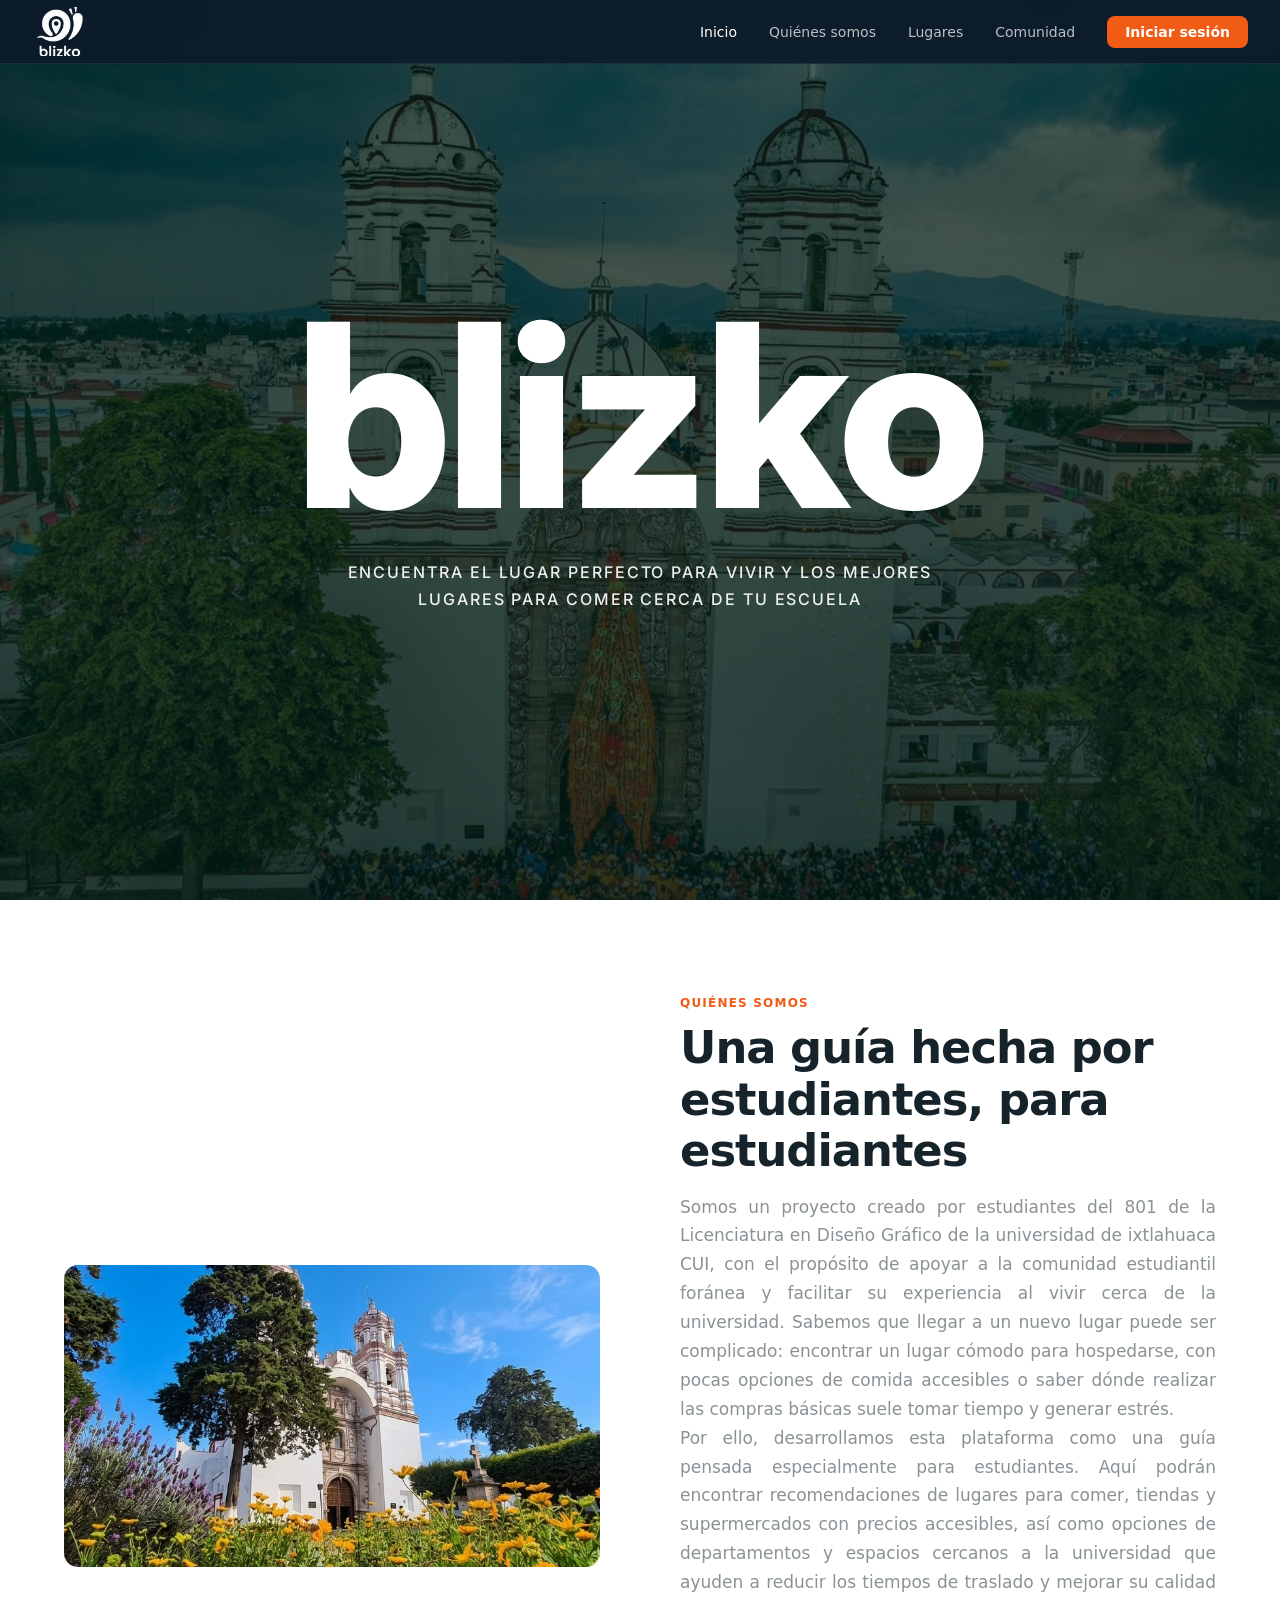
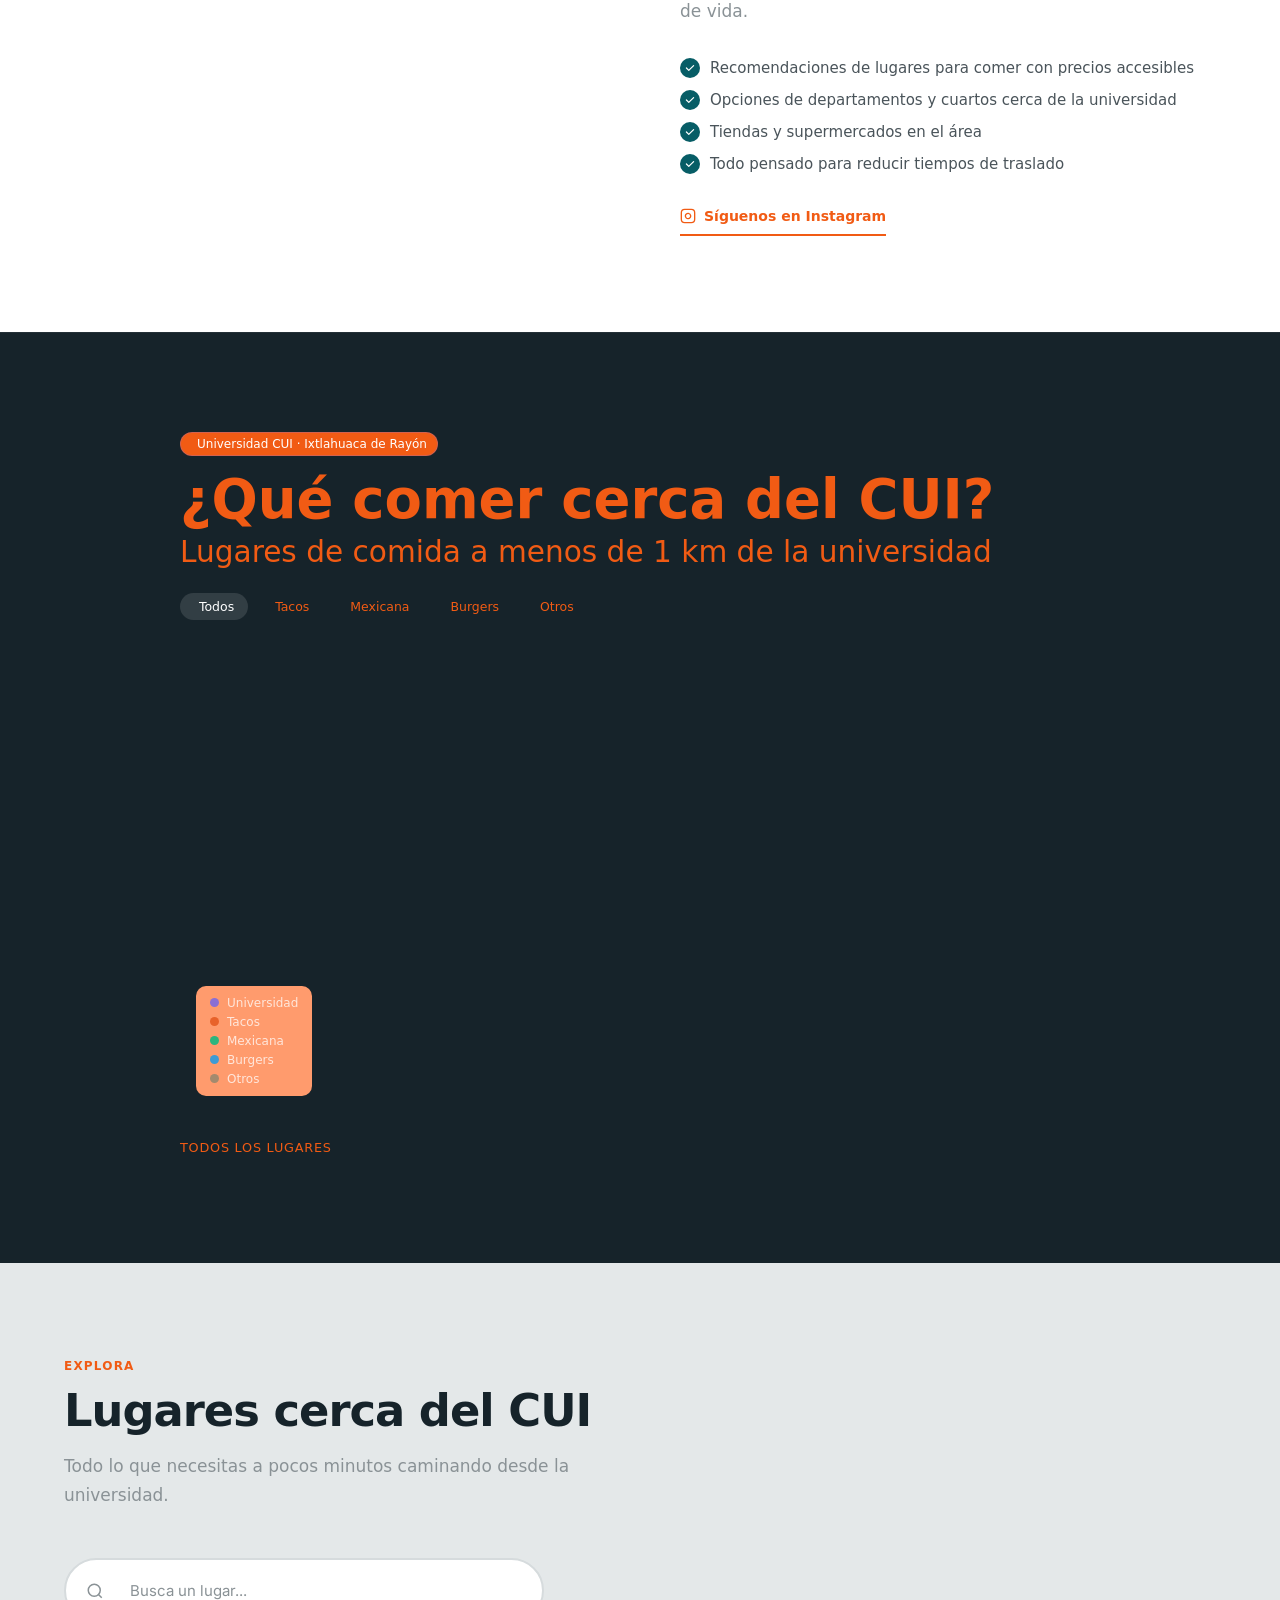
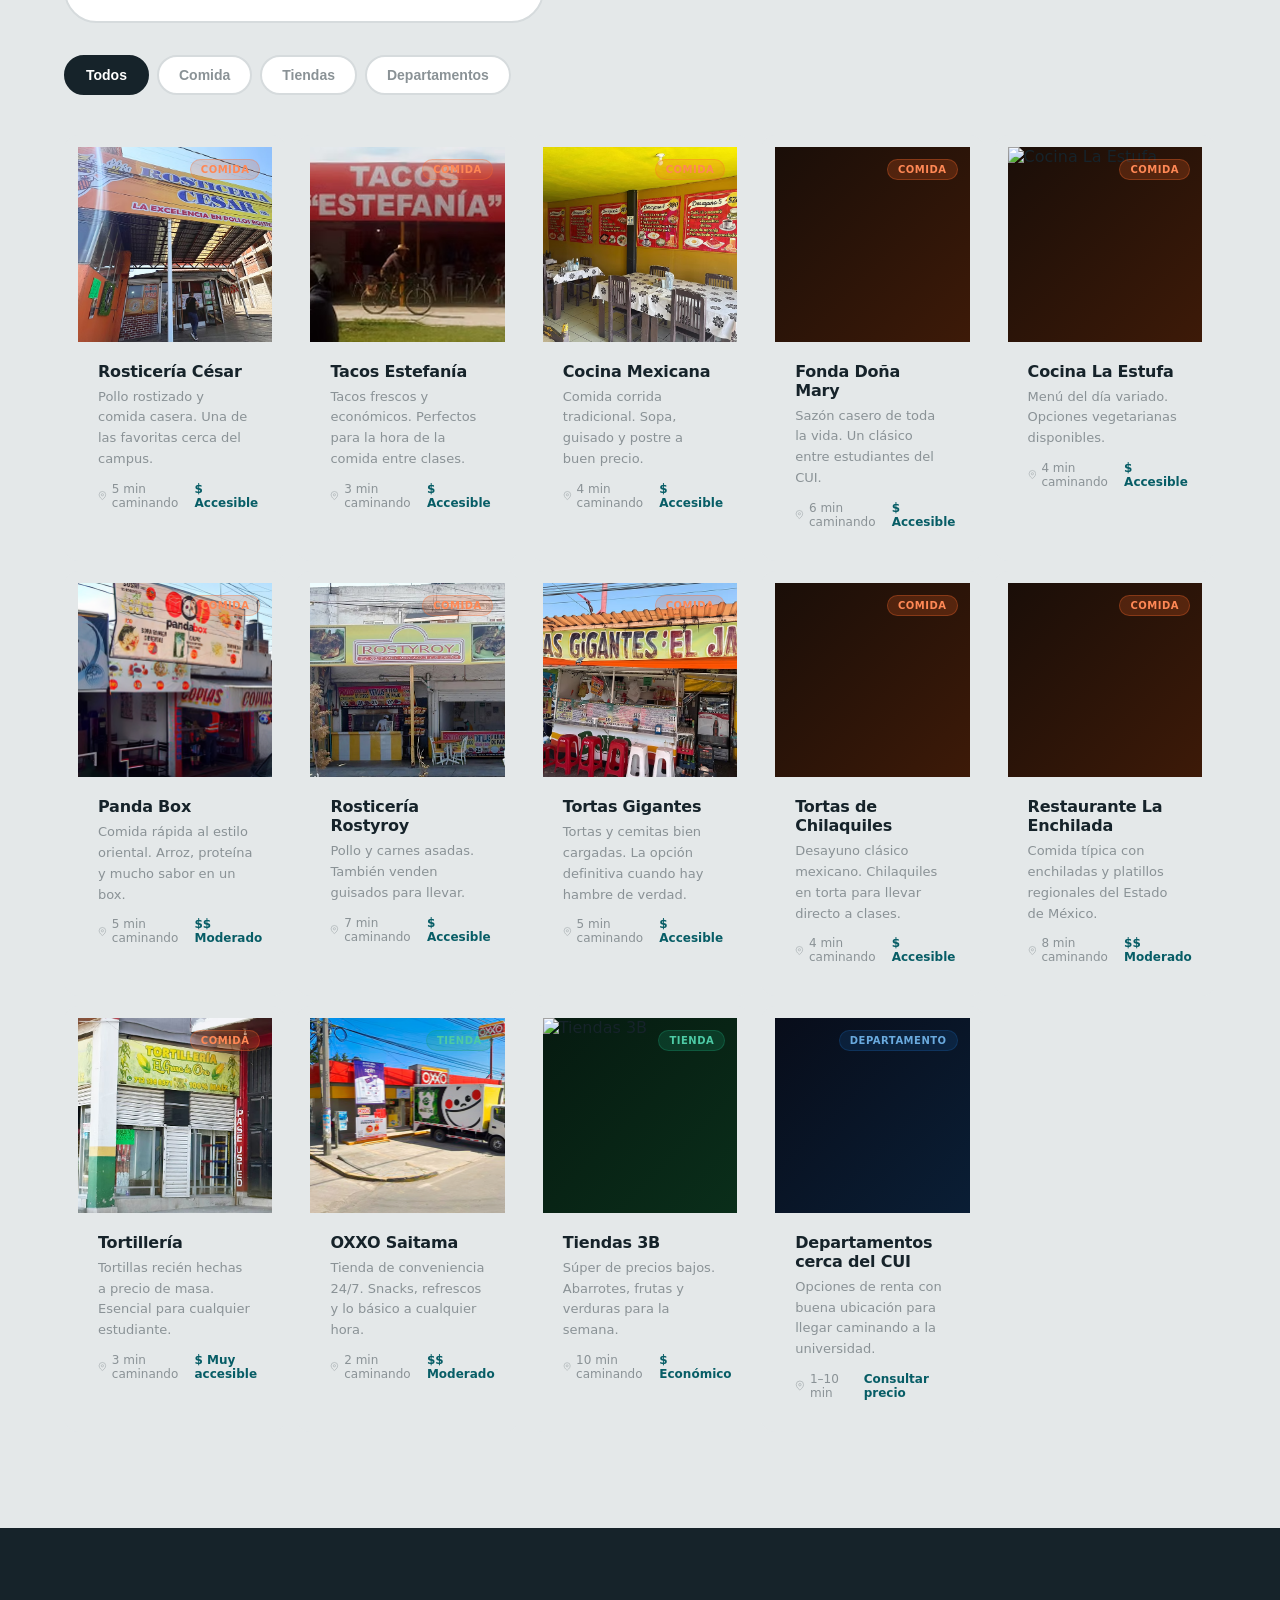
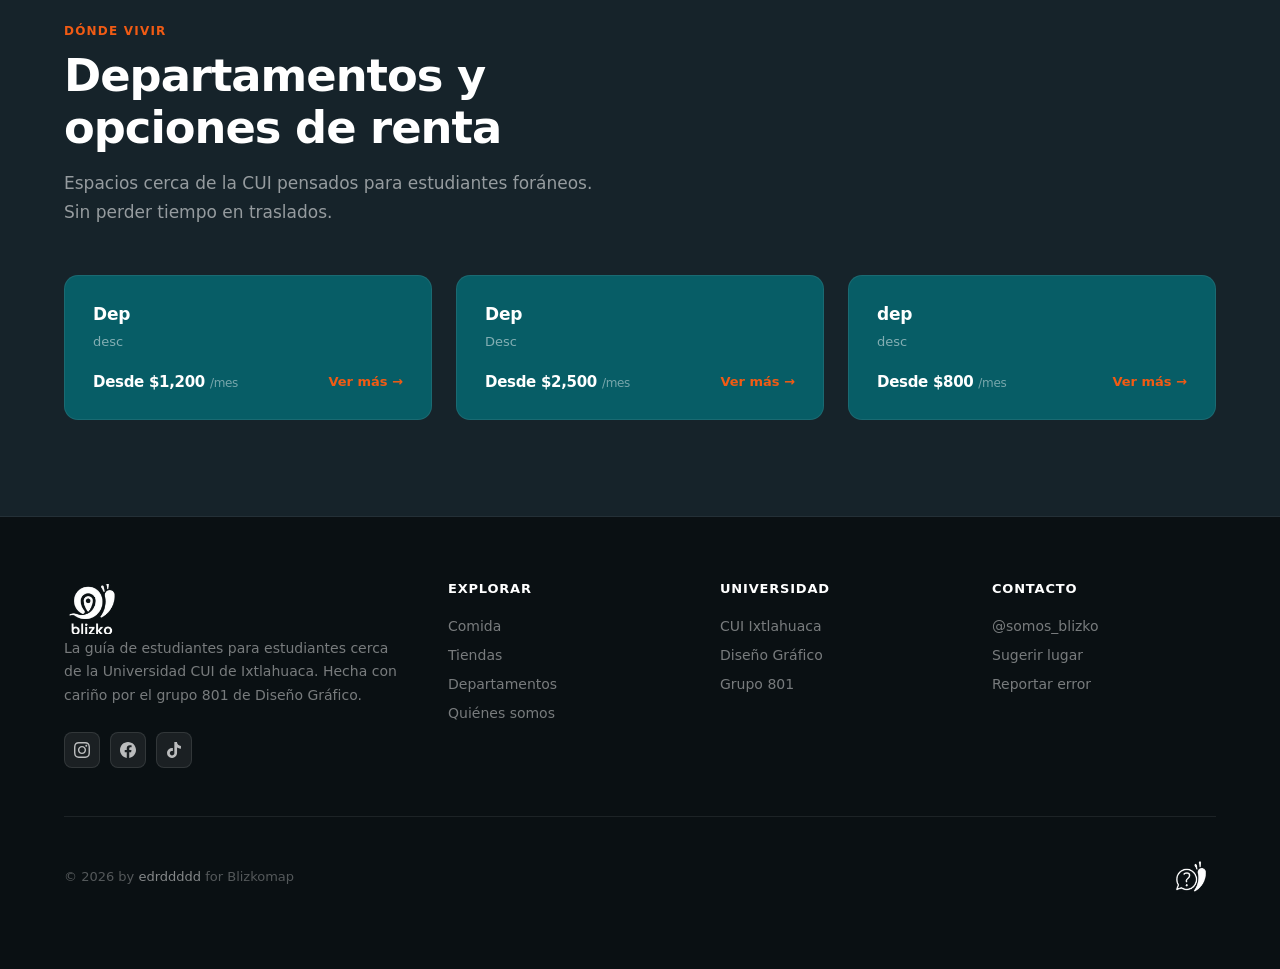
==== commit 7892b04f: "dep" ====
--- a/index.html
+++ b/index.html
@@ -342,6 +342,47 @@
     <p style="font-size: 14px; margin-top: 6px;">Intenta con otro nombre o categoría</p>
   </div>
 </section>
+<section class="apartments" id="apartments">
+  <div class="section-header">
+    <div class="section-header-left">
+      <div class="section-eyebrow">Dónde vivir</div>
+      <h2 class="section-title">Departamentos y opciones de renta</h2>
+      <p class="section-desc">Espacios cerca de la CUI pensados para estudiantes foráneos. Sin perder tiempo en traslados.</p>
+    </div>
+  </div>
+
+  <div class="dept-grid">
+    <div class="dept-card">
+
+      <div class="dept-card-title">Dep</div>
+      <div class="dept-card-desc">desc</div>
+      <div class="dept-card-footer">
+        <div class="dept-price">Desde $1,200 <span>/mes</span></div>
+        <span class="dept-link">Ver más →</span>
+      </div>
+    </div>
+
+    <div class="dept-card">
+
+      <div class="dept-card-title">Dep</div>
+      <div class="dept-card-desc">Desc</div>
+      <div class="dept-card-footer">
+        <div class="dept-price">Desde $2,500 <span>/mes</span></div>
+        <span class="dept-link">Ver más →</span>
+      </div>
+    </div>
+
+    <div class="dept-card">
+
+      <div class="dept-card-title">dep</div>
+      <div class="dept-card-desc">desc</div>
+      <div class="dept-card-footer">
+        <div class="dept-price">Desde $800 <span>/mes</span></div>
+        <span class="dept-link">Ver más →</span>
+      </div>
+    </div>
+  </div>
+</section>
 
 <footer>
   <div class="footer-grid">
